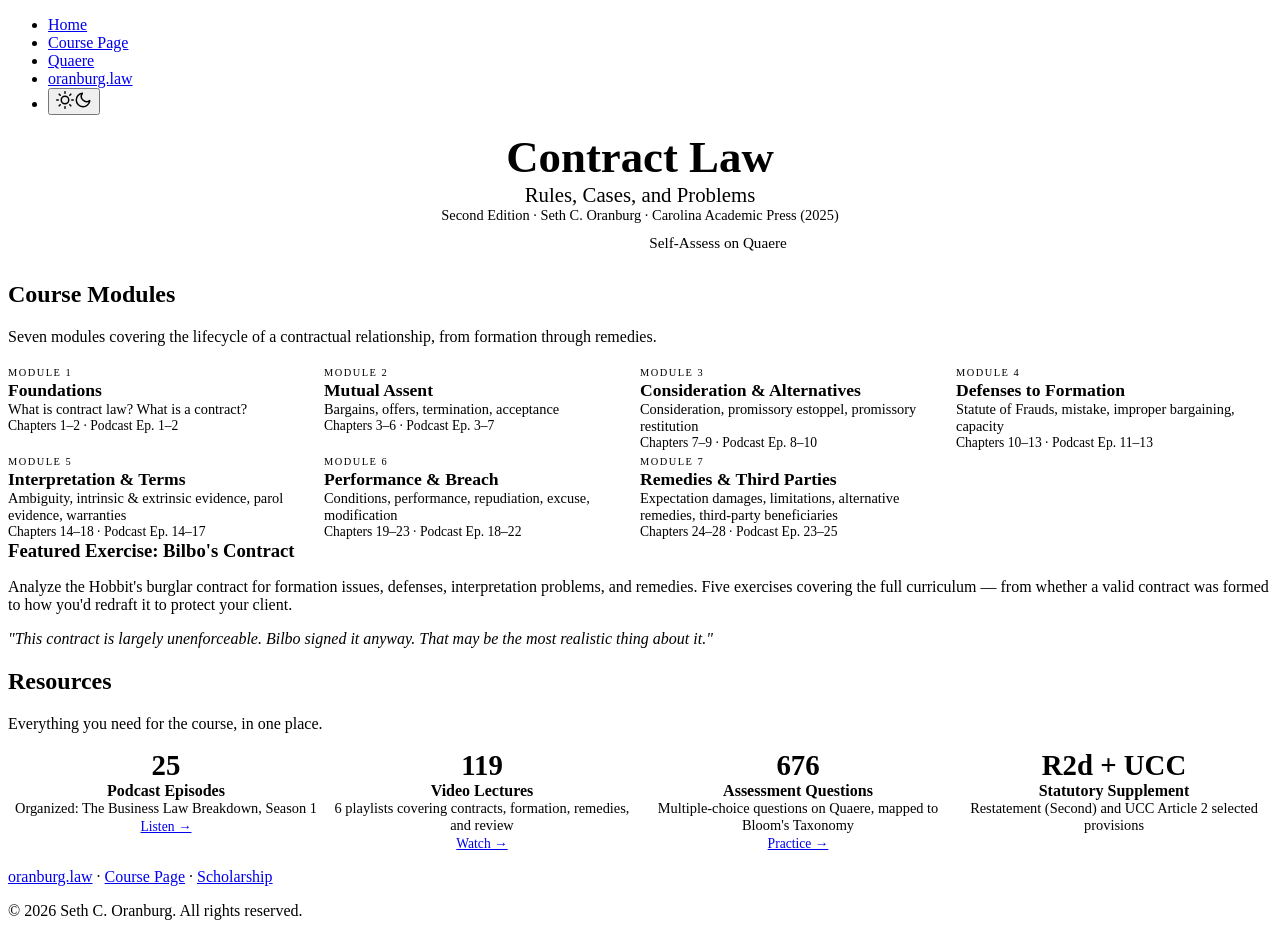
==== index.html @ 955d792e "Fix asset paths: absolute to relative for GitHub Pages project site GitHub Pages project sites serve" ====
<!DOCTYPE html>
<html lang="en" data-theme="dark">
<head>
  <meta charset="UTF-8">
  <meta name="viewport" content="width=device-width, initial-scale=1.0">
  <title>Contract Law — Course Companion</title>
  <meta name="description" content="Companion site for Contract Law: Rules, Cases, and Problems (2d ed.) by Seth C. Oranburg. Lectures, podcast, exercises, and assessment.">
  <link rel="preconnect" href="https://fonts.googleapis.com">
  <link rel="preconnect" href="https://fonts.gstatic.com" crossorigin>
  <link href="https://fonts.googleapis.com/css2?family=Crimson+Text:ital,wght@0,400;0,600;0,700;1,400;1,600;1,700&family=Oswald:wght@200..700&family=Roboto+Mono:ital,wght@0,100..700;1,100..700&family=Roboto:ital,wght@0,100..900;1,100..900&display=swap" rel="stylesheet">
  <link rel="stylesheet" href="assets/css/oranburg-style.css">
  <style>
    .hero { text-align: center; padding: var(--space-3xl) var(--space-xl); background: var(--bg-secondary); }
    .hero h1 { color: var(--text); font-size: 2.8rem; margin: 0 0 var(--space-xs); }
    .hero-sub { font-family: var(--font-accent); font-size: 1.3rem; color: var(--muted); margin: 0 0 var(--space-sm); }
    .hero-author { font-size: 0.9rem; color: var(--muted); margin: 0 0 var(--space-xl); }
    .hero-links { display: flex; gap: var(--space-md); justify-content: center; flex-wrap: wrap; }
    .hero-btn { display: inline-block; padding: 0.6rem 1.5rem; border-radius: var(--radius-md); font-family: var(--font-headline); font-size: 0.95rem; text-decoration: none; transition: transform 0.2s; }
    .hero-btn:hover { transform: translateY(-2px); }
    .hero-btn-primary { background: var(--red-deep); color: #fff; }
    .hero-btn-primary:hover { color: #fff; }
    .hero-btn-secondary { background: var(--bg-soft); color: var(--accent); border: 1px solid var(--border); }

    .content { max-width: var(--max-width); margin: 0 auto; padding: var(--space-xl); }

    .module-grid { display: grid; grid-template-columns: repeat(auto-fit, minmax(300px, 1fr)); gap: var(--space-lg); margin: var(--space-xl) 0; }
    .module-card { background: var(--bg-secondary); border: 1px solid var(--border); border-top: 3px solid var(--accent-red); border-radius: 0 0 var(--radius-md) var(--radius-md); padding: var(--space-lg); }
    .module-card h3 { color: var(--accent); margin: 0 0 var(--space-xs); font-size: 1.1rem; }
    .module-label { font-family: var(--font-headline); font-size: 0.65rem; text-transform: uppercase; letter-spacing: 1.5px; color: var(--accent-red); }
    .module-chapters { font-size: 0.85rem; color: var(--muted); margin: var(--space-sm) 0 0; }
    .module-topics { font-size: 0.9rem; margin: var(--space-sm) 0 0; }

    .resource-grid { display: grid; grid-template-columns: repeat(auto-fit, minmax(250px, 1fr)); gap: var(--space-lg); margin: var(--space-xl) 0; }
    .resource-card { background: var(--bg-secondary); border: 1px solid var(--border); border-radius: var(--radius-md); padding: var(--space-lg); text-align: center; }
    .resource-card h3 { color: var(--accent); font-size: 1rem; margin: 0 0 var(--space-sm); }
    .resource-card p { color: var(--muted); font-size: 0.9rem; margin: 0 0 var(--space-md); }
    .resource-card a { font-family: var(--font-headline); font-size: 0.85rem; }
    .resource-stat { font-size: 1.8rem; font-weight: 700; color: var(--accent); display: block; margin-bottom: var(--space-xs); }

    .exercise-callout { background: var(--bg-secondary); border-left: 4px solid var(--yellow); border-radius: 0 var(--radius-md) var(--radius-md) 0; padding: var(--space-xl); margin: var(--space-2xl) 0; }
    .exercise-callout h3 { color: var(--yellow); margin: 0 0 var(--space-sm); }
  </style>
  <script>
    (function(){try{var t=localStorage.getItem('theme');document.documentElement.setAttribute('data-theme',t==='light'||t==='dark'?t:'dark')}catch(e){document.documentElement.setAttribute('data-theme','dark')}})();
  </script>
</head>
<body>
  <nav class="site-nav">
    <ul>
      <li><a href="/" aria-current="page">Home</a></li>
      <li><a href="https://oranburg.law/courses/contracts/">Course Page</a></li>
      <li><a href="https://quaere-1cgr.onrender.com" target="_blank">Quaere</a></li>
      <li><a href="https://oranburg.law">oranburg.law</a></li>
      <li><button class="theme-toggle" onclick="toggleTheme()" aria-label="Switch to light mode"><svg class="icon-sun" width="18" height="18" viewBox="0 0 24 24" fill="none" stroke="currentColor" stroke-width="2" stroke-linecap="round" stroke-linejoin="round"><circle cx="12" cy="12" r="5"/><line x1="12" y1="1" x2="12" y2="3"/><line x1="12" y1="21" x2="12" y2="23"/><line x1="4.22" y1="4.22" x2="5.64" y2="5.64"/><line x1="18.36" y1="18.36" x2="19.78" y2="19.78"/><line x1="1" y1="12" x2="3" y2="12"/><line x1="21" y1="12" x2="23" y2="12"/><line x1="4.22" y1="19.78" x2="5.64" y2="18.36"/><line x1="18.36" y1="5.64" x2="19.78" y2="4.22"/></svg><svg class="icon-moon" width="18" height="18" viewBox="0 0 24 24" fill="none" stroke="currentColor" stroke-width="2" stroke-linecap="round" stroke-linejoin="round"><path d="M21 12.79A9 9 0 1 1 11.21 3 7 7 0 0 0 21 12.79z"/></svg></button></li>
    </ul>
  </nav>

  <header class="hero">
    <h1>Contract Law</h1>
    <p class="hero-sub">Rules, Cases, and Problems</p>
    <p class="hero-author">Second Edition &middot; Seth C. Oranburg &middot; Carolina Academic Press (2025)</p>
    <div class="hero-links">
      <a href="https://cap-press.com/books/isbn/9781531033804/Contract-Law-Second-Edition" target="_blank" class="hero-btn hero-btn-primary">Get the Casebook</a>
      <a href="https://quaere-1cgr.onrender.com" target="_blank" class="hero-btn hero-btn-secondary">Self-Assess on Quaere</a>
    </div>
  </header>

  <main class="content">

    <h2>Course Modules</h2>
    <p>Seven modules covering the lifecycle of a contractual relationship, from formation through remedies.</p>
    <div class="module-grid">
      <div class="module-card">
        <span class="module-label">Module 1</span>
        <h3>Foundations</h3>
        <div class="module-topics">What is contract law? What is a contract?</div>
        <div class="module-chapters">Chapters 1&ndash;2 &middot; Podcast Ep. 1&ndash;2</div>
      </div>
      <div class="module-card">
        <span class="module-label">Module 2</span>
        <h3>Mutual Assent</h3>
        <div class="module-topics">Bargains, offers, termination, acceptance</div>
        <div class="module-chapters">Chapters 3&ndash;6 &middot; Podcast Ep. 3&ndash;7</div>
      </div>
      <div class="module-card">
        <span class="module-label">Module 3</span>
        <h3>Consideration &amp; Alternatives</h3>
        <div class="module-topics">Consideration, promissory estoppel, promissory restitution</div>
        <div class="module-chapters">Chapters 7&ndash;9 &middot; Podcast Ep. 8&ndash;10</div>
      </div>
      <div class="module-card">
        <span class="module-label">Module 4</span>
        <h3>Defenses to Formation</h3>
        <div class="module-topics">Statute of Frauds, mistake, improper bargaining, capacity</div>
        <div class="module-chapters">Chapters 10&ndash;13 &middot; Podcast Ep. 11&ndash;13</div>
      </div>
      <div class="module-card">
        <span class="module-label">Module 5</span>
        <h3>Interpretation &amp; Terms</h3>
        <div class="module-topics">Ambiguity, intrinsic &amp; extrinsic evidence, parol evidence, warranties</div>
        <div class="module-chapters">Chapters 14&ndash;18 &middot; Podcast Ep. 14&ndash;17</div>
      </div>
      <div class="module-card">
        <span class="module-label">Module 6</span>
        <h3>Performance &amp; Breach</h3>
        <div class="module-topics">Conditions, performance, repudiation, excuse, modification</div>
        <div class="module-chapters">Chapters 19&ndash;23 &middot; Podcast Ep. 18&ndash;22</div>
      </div>
      <div class="module-card">
        <span class="module-label">Module 7</span>
        <h3>Remedies &amp; Third Parties</h3>
        <div class="module-topics">Expectation damages, limitations, alternative remedies, third-party beneficiaries</div>
        <div class="module-chapters">Chapters 24&ndash;28 &middot; Podcast Ep. 23&ndash;25</div>
      </div>
    </div>

    <div class="exercise-callout">
      <h3>Featured Exercise: Bilbo's Contract</h3>
      <p>Analyze the Hobbit's burglar contract for formation issues, defenses, interpretation problems, and remedies. Five exercises covering the full curriculum &mdash; from whether a valid contract was formed to how you'd redraft it to protect your client.</p>
      <p><em>"This contract is largely unenforceable. Bilbo signed it anyway. That may be the most realistic thing about it."</em></p>
    </div>

    <h2>Resources</h2>
    <p>Everything you need for the course, in one place.</p>
    <div class="resource-grid">
      <div class="resource-card">
        <span class="resource-stat">25</span>
        <h3>Podcast Episodes</h3>
        <p>Organized: The Business Law Breakdown, Season 1</p>
        <a href="https://bizlawbreakdown.podbean.com" target="_blank">Listen &rarr;</a>
      </div>
      <div class="resource-card">
        <span class="resource-stat">119</span>
        <h3>Video Lectures</h3>
        <p>6 playlists covering contracts, formation, remedies, and review</p>
        <a href="https://www.youtube.com/@BizLaw" target="_blank">Watch &rarr;</a>
      </div>
      <div class="resource-card">
        <span class="resource-stat">676</span>
        <h3>Assessment Questions</h3>
        <p>Multiple-choice questions on Quaere, mapped to Bloom's Taxonomy</p>
        <a href="https://quaere-1cgr.onrender.com" target="_blank">Practice &rarr;</a>
      </div>
      <div class="resource-card">
        <span class="resource-stat">R2d + UCC</span>
        <h3>Statutory Supplement</h3>
        <p>Restatement (Second) and UCC Article 2 selected provisions</p>
      </div>
    </div>

  </main>

  <footer class="site-footer">
    <p><a href="https://oranburg.law">oranburg.law</a> &middot; <a href="https://oranburg.law/courses/contracts/">Course Page</a> &middot; <a href="https://oranburg.law/scholarship/">Scholarship</a></p>
    <p>&copy; 2026 Seth C. Oranburg. All rights reserved.</p>
  </footer>

  <script src="assets/js/theme.js"></script>
</body>
</html>
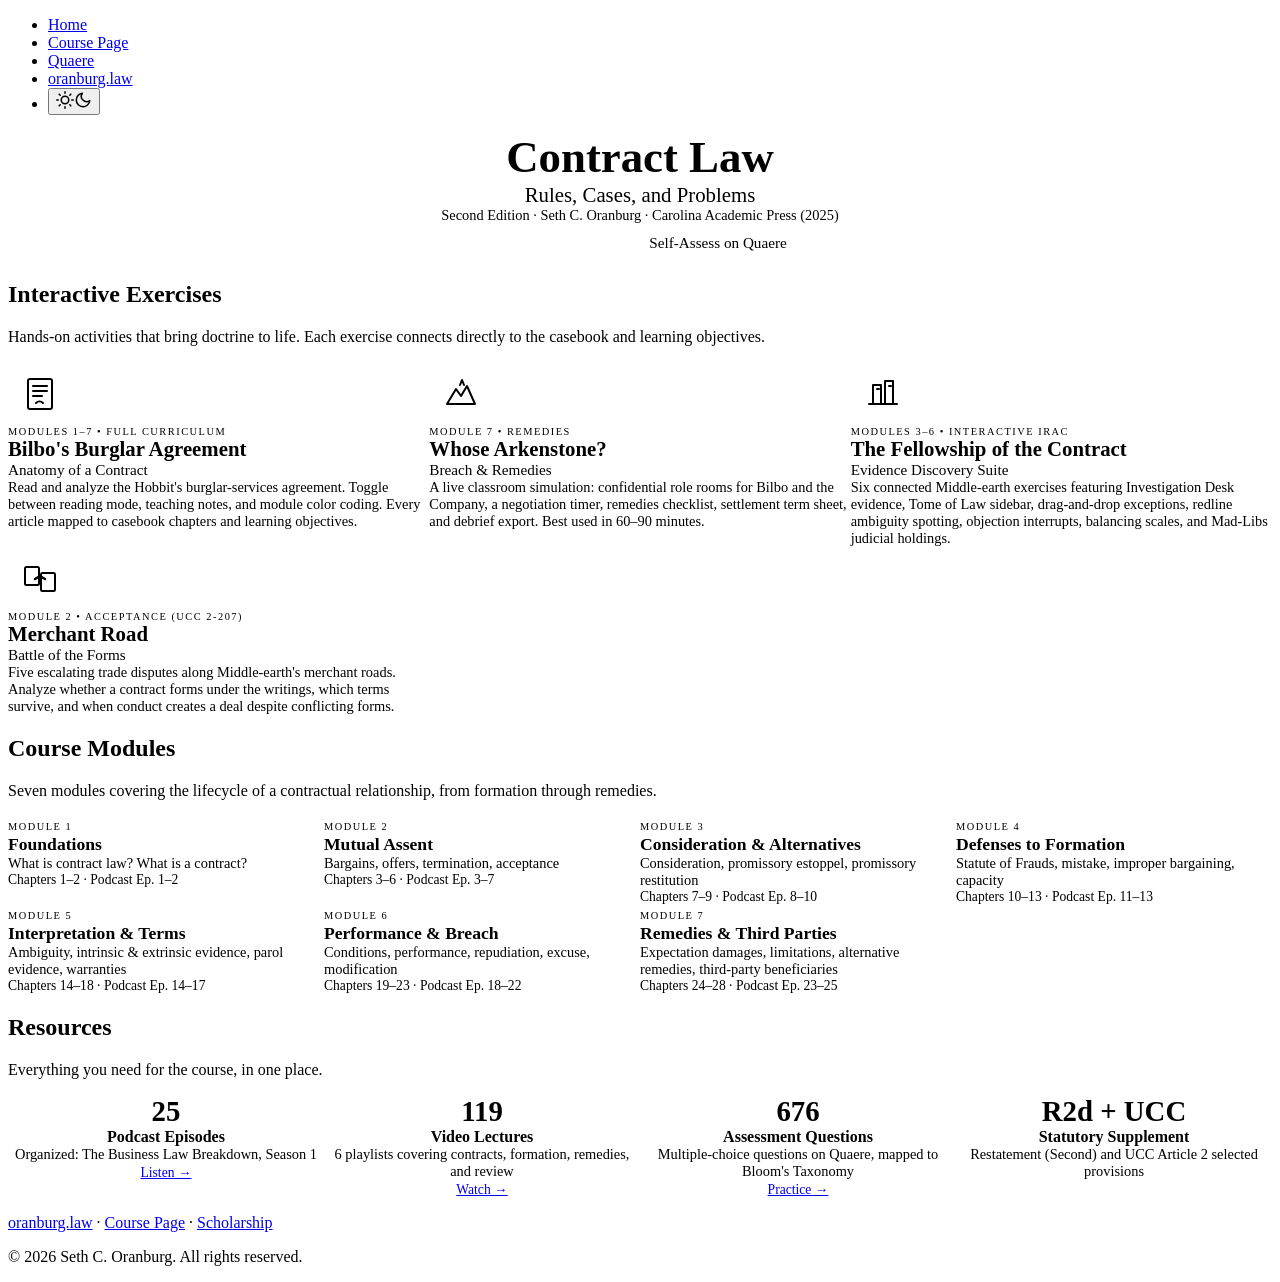
==== commit c1f40cce: "Add Fellowship interactive exercise suite Agent-Logs-Url: https://github.com/Oranburg/contracts-cour" ====
--- a/index.html
+++ b/index.html
@@ -23,6 +23,18 @@
 
     .content { max-width: var(--max-width); margin: 0 auto; padding: var(--space-xl); }
 
+    /* Exercises */
+    .exercise-grid { display: grid; grid-template-columns: repeat(auto-fit, minmax(320px, 1fr)); gap: var(--space-lg); margin: var(--space-xl) 0; }
+    .exercise-card { display: block; background: var(--bg-secondary); border: 1px solid var(--border); border-radius: var(--radius-md); padding: var(--space-xl); text-decoration: none; color: var(--text); transition: border-color 0.2s, transform 0.2s; }
+    .exercise-card:hover { border-color: var(--accent); transform: translateY(-3px); color: var(--text); }
+    .exercise-icon { display: flex; align-items: center; justify-content: center; width: 64px; height: 64px; border-radius: var(--radius-md); background: var(--bg-soft); border: 1px solid var(--border); margin-bottom: var(--space-md); }
+    .exercise-icon svg { width: 36px; height: 36px; color: var(--accent); }
+    .exercise-card h3 { font-family: var(--font-headline); font-size: 1.3rem; color: var(--accent); margin: 0 0 var(--space-xs); }
+    .exercise-card .exercise-module { font-family: var(--font-headline); font-size: 0.65rem; text-transform: uppercase; letter-spacing: 1.5px; color: var(--accent-red); margin-bottom: var(--space-sm); display: block; }
+    .exercise-card .exercise-doctrine { font-family: var(--font-accent); font-size: 0.95rem; color: var(--muted); display: block; margin-bottom: var(--space-sm); }
+    .exercise-card p { color: var(--muted); font-size: 0.9rem; margin: 0; }
+
+    /* Modules */
     .module-grid { display: grid; grid-template-columns: repeat(auto-fit, minmax(300px, 1fr)); gap: var(--space-lg); margin: var(--space-xl) 0; }
     .module-card { background: var(--bg-secondary); border: 1px solid var(--border); border-top: 3px solid var(--accent-red); border-radius: 0 0 var(--radius-md) var(--radius-md); padding: var(--space-lg); }
     .module-card h3 { color: var(--accent); margin: 0 0 var(--space-xs); font-size: 1.1rem; }
@@ -30,15 +42,13 @@
     .module-chapters { font-size: 0.85rem; color: var(--muted); margin: var(--space-sm) 0 0; }
     .module-topics { font-size: 0.9rem; margin: var(--space-sm) 0 0; }
 
+    /* Resources */
     .resource-grid { display: grid; grid-template-columns: repeat(auto-fit, minmax(250px, 1fr)); gap: var(--space-lg); margin: var(--space-xl) 0; }
     .resource-card { background: var(--bg-secondary); border: 1px solid var(--border); border-radius: var(--radius-md); padding: var(--space-lg); text-align: center; }
     .resource-card h3 { color: var(--accent); font-size: 1rem; margin: 0 0 var(--space-sm); }
     .resource-card p { color: var(--muted); font-size: 0.9rem; margin: 0 0 var(--space-md); }
     .resource-card a { font-family: var(--font-headline); font-size: 0.85rem; }
-    .resource-stat { font-size: 1.8rem; font-weight: 700; color: var(--accent); display: block; margin-bottom: var(--space-xs); }
-
-    .exercise-callout { background: var(--bg-secondary); border-left: 4px solid var(--yellow); border-radius: 0 var(--radius-md) var(--radius-md) 0; padding: var(--space-xl); margin: var(--space-2xl) 0; }
-    .exercise-callout h3 { color: var(--yellow); margin: 0 0 var(--space-sm); }
+    .resource-stat { font-size: 1.8rem; font-weight: 700; color: var(--accent); display: block; margin-bottom: var(--space-xs); font-family: var(--font-headline); }
   </style>
   <script>
     (function(){try{var t=localStorage.getItem('theme');document.documentElement.setAttribute('data-theme',t==='light'||t==='dark'?t:'dark')}catch(e){document.documentElement.setAttribute('data-theme','dark')}})();
@@ -67,6 +77,66 @@
 
   <main class="content">
 
+    <h2>Interactive Exercises</h2>
+    <p>Hands-on activities that bring doctrine to life. Each exercise connects directly to the casebook and learning objectives.</p>
+    <div class="exercise-grid">
+      <a href="exercises/bilbo-contract/" class="exercise-card">
+        <div class="exercise-icon">
+          <svg viewBox="0 0 36 36" fill="none" stroke="currentColor" stroke-width="2" stroke-linecap="round" stroke-linejoin="round">
+            <rect x="6" y="3" width="24" height="30" rx="2"/>
+            <line x1="11" y1="10" x2="25" y2="10"/>
+            <line x1="11" y1="15" x2="25" y2="15"/>
+            <line x1="11" y1="20" x2="20" y2="20"/>
+            <path d="M14 27c2-2 5-2 7 0"/>
+          </svg>
+        </div>
+        <span class="exercise-module">Modules 1&ndash;7 &bull; Full curriculum</span>
+        <h3>Bilbo's Burglar Agreement</h3>
+        <span class="exercise-doctrine">Anatomy of a Contract</span>
+        <p>Read and analyze the Hobbit's burglar-services agreement. Toggle between reading mode, teaching notes, and module color coding. Every article mapped to casebook chapters and learning objectives.</p>
+      </a>
+      <a href="exercises/lonely-mountain-dispute/" class="exercise-card">
+        <div class="exercise-icon">
+          <svg viewBox="0 0 36 36" fill="none" stroke="currentColor" stroke-width="2" stroke-linejoin="round">
+            <path d="M4 28L13 13l5 7 6-10 8 18H4Z"/>
+            <path d="M17 9l2-5 2 5" stroke-linecap="round"/>
+          </svg>
+        </div>
+        <span class="exercise-module">Module 7 &bull; Remedies</span>
+        <h3>Whose Arkenstone?</h3>
+        <span class="exercise-doctrine">Breach &amp; Remedies</span>
+        <p>A live classroom simulation: confidential role rooms for Bilbo and the Company, a negotiation timer, remedies checklist, settlement term sheet, and debrief export. Best used in 60&ndash;90 minutes.</p>
+      </a>
+      <a href="exercises/fellowship-of-the-contract/" class="exercise-card">
+        <div class="exercise-icon">
+          <svg viewBox="0 0 36 36" fill="none" stroke="currentColor" stroke-width="2" stroke-linecap="round" stroke-linejoin="round">
+            <path d="M4 28h28"/>
+            <path d="M8 28V9h8v19"/>
+            <path d="M20 28V5h8v23"/>
+            <path d="M12 13h2"/>
+            <path d="M24 10h2"/>
+          </svg>
+        </div>
+        <span class="exercise-module">Modules 3–6 &bull; Interactive IRAC</span>
+        <h3>The Fellowship of the Contract</h3>
+        <span class="exercise-doctrine">Evidence Discovery Suite</span>
+        <p>Six connected Middle-earth exercises featuring Investigation Desk evidence, Tome of Law sidebar, drag-and-drop exceptions, redline ambiguity spotting, objection interrupts, balancing scales, and Mad-Libs judicial holdings.</p>
+      </a>
+      <a href="exercises/battle-of-forms/" class="exercise-card">
+        <div class="exercise-icon">
+          <svg viewBox="0 0 36 36" fill="none" stroke="currentColor" stroke-width="2" stroke-linecap="round" stroke-linejoin="round">
+            <rect x="3" y="6" width="14" height="18" rx="1.5"/>
+            <rect x="19" y="12" width="14" height="18" rx="1.5"/>
+            <path d="M13 18l5-3 5 3" stroke-width="2.5"/>
+          </svg>
+        </div>
+        <span class="exercise-module">Module 2 &bull; Acceptance (UCC 2-207)</span>
+        <h3>Merchant Road</h3>
+        <span class="exercise-doctrine">Battle of the Forms</span>
+        <p>Five escalating trade disputes along Middle-earth's merchant roads. Analyze whether a contract forms under the writings, which terms survive, and when conduct creates a deal despite conflicting forms.</p>
+      </a>
+    </div>
+
     <h2>Course Modules</h2>
     <p>Seven modules covering the lifecycle of a contractual relationship, from formation through remedies.</p>
     <div class="module-grid">
@@ -114,12 +184,6 @@
       </div>
     </div>
 
-    <div class="exercise-callout">
-      <h3>Featured Exercise: Bilbo's Contract</h3>
-      <p>Analyze the Hobbit's burglar contract for formation issues, defenses, interpretation problems, and remedies. Five exercises covering the full curriculum &mdash; from whether a valid contract was formed to how you'd redraft it to protect your client.</p>
-      <p><em>"This contract is largely unenforceable. Bilbo signed it anyway. That may be the most realistic thing about it."</em></p>
-    </div>
-
     <h2>Resources</h2>
     <p>Everything you need for the course, in one place.</p>
     <div class="resource-grid">
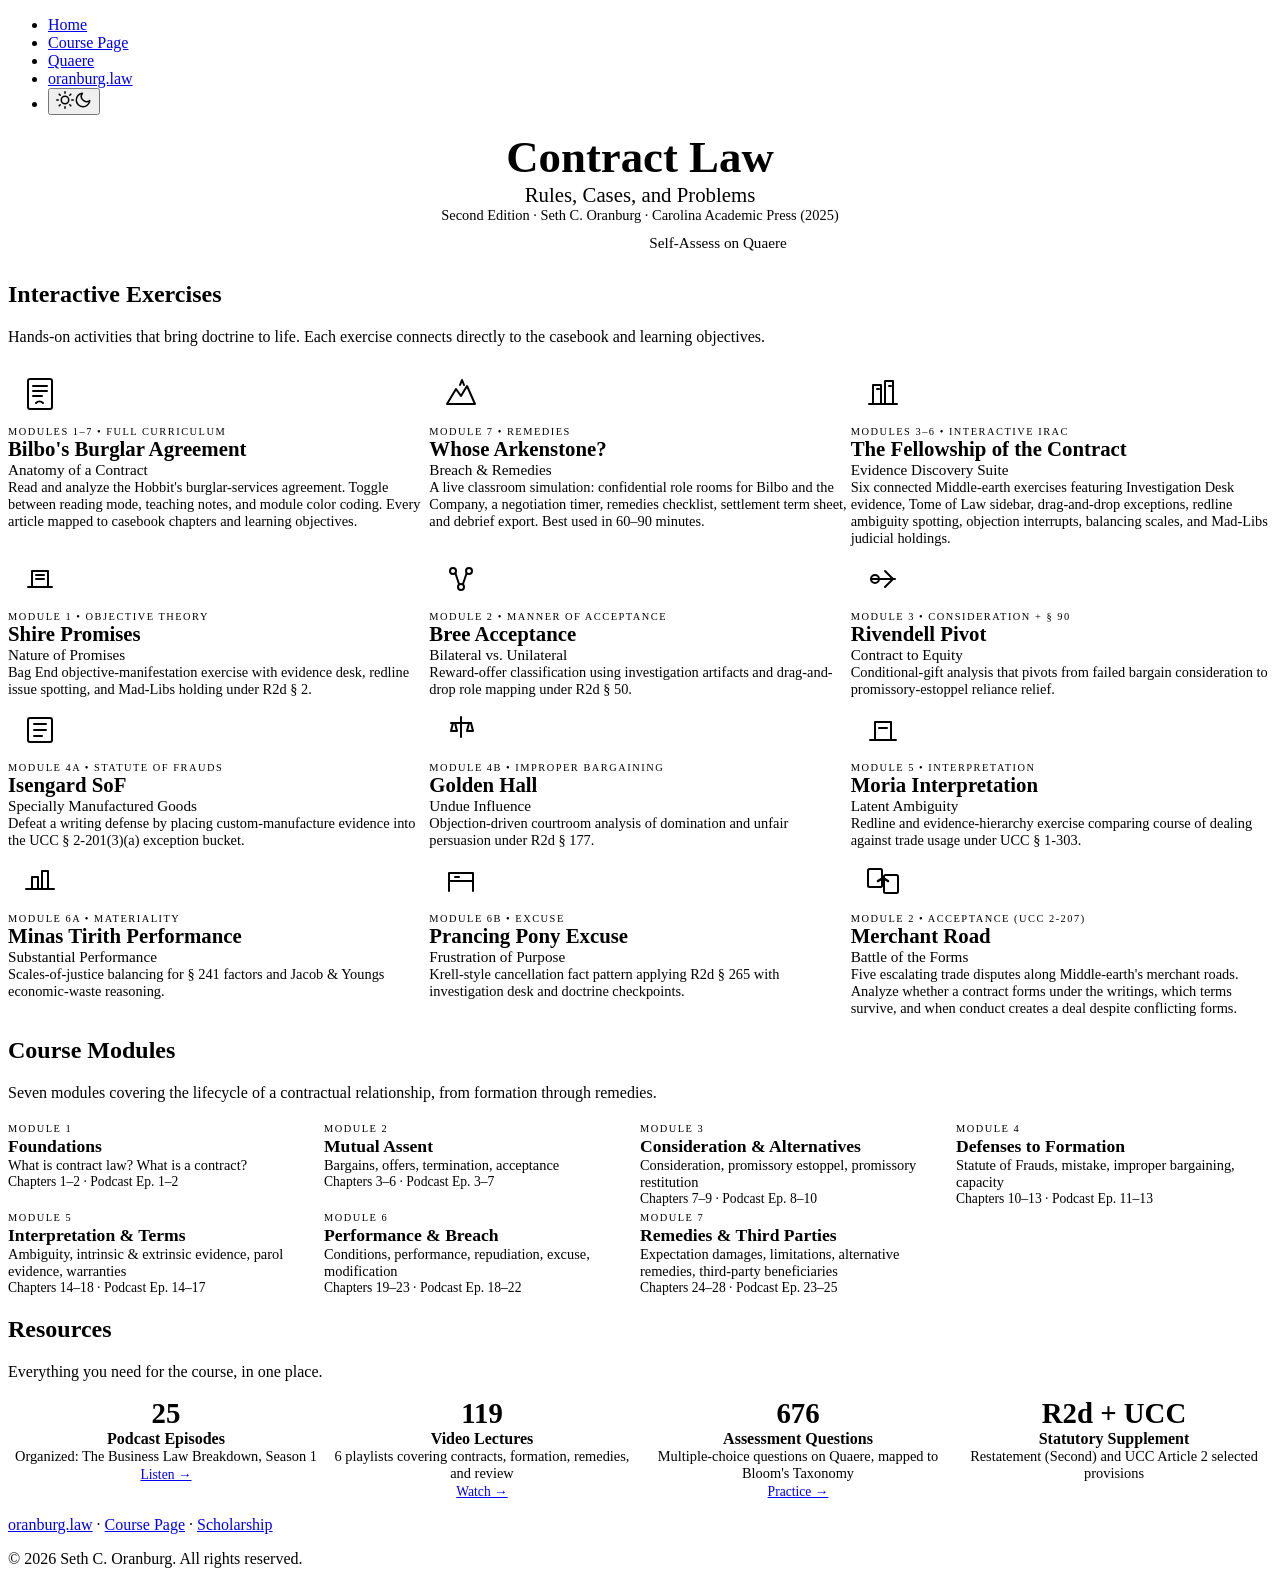
==== commit 81a9eedb: "Merge pull request #2 from Oranburg/copilot/refactor-fellowship-contract-exercises Refactor Fellowsh" ====
--- a/index.html
+++ b/index.html
@@ -122,6 +122,115 @@
         <span class="exercise-doctrine">Evidence Discovery Suite</span>
         <p>Six connected Middle-earth exercises featuring Investigation Desk evidence, Tome of Law sidebar, drag-and-drop exceptions, redline ambiguity spotting, objection interrupts, balancing scales, and Mad-Libs judicial holdings.</p>
       </a>
+      <a href="exercises/shire-promises/" class="exercise-card">
+        <div class="exercise-icon">
+          <svg viewBox="0 0 36 36" fill="none" stroke="currentColor" stroke-width="2" stroke-linecap="round" stroke-linejoin="round">
+            <path d="M6 26h24"/>
+            <path d="M10 26V10h16v16"/>
+            <path d="M14 14h8"/>
+            <path d="M14 18h8"/>
+          </svg>
+        </div>
+        <span class="exercise-module">Module 1 &bull; Objective Theory</span>
+        <h3>Shire Promises</h3>
+        <span class="exercise-doctrine">Nature of Promises</span>
+        <p>Bag End objective-manifestation exercise with evidence desk, redline issue spotting, and Mad-Libs holding under R2d § 2.</p>
+      </a>
+      <a href="exercises/bree-acceptance/" class="exercise-card">
+        <div class="exercise-icon">
+          <svg viewBox="0 0 36 36" fill="none" stroke="currentColor" stroke-width="2" stroke-linecap="round" stroke-linejoin="round">
+            <circle cx="10" cy="10" r="3"/>
+            <circle cx="26" cy="10" r="3"/>
+            <circle cx="18" cy="26" r="3"/>
+            <path d="M12.5 12.5L16 23"/>
+            <path d="M23.5 12.5L20 23"/>
+          </svg>
+        </div>
+        <span class="exercise-module">Module 2 &bull; Manner of Acceptance</span>
+        <h3>Bree Acceptance</h3>
+        <span class="exercise-doctrine">Bilateral vs. Unilateral</span>
+        <p>Reward-offer classification using investigation artifacts and drag-and-drop role mapping under R2d § 50.</p>
+      </a>
+      <a href="exercises/rivendell-consideration-pivot/" class="exercise-card">
+        <div class="exercise-icon">
+          <svg viewBox="0 0 36 36" fill="none" stroke="currentColor" stroke-width="2" stroke-linecap="round" stroke-linejoin="round">
+            <path d="M6 18h24"/>
+            <path d="M20 10l8 8-8 8"/>
+            <circle cx="10" cy="18" r="4"/>
+          </svg>
+        </div>
+        <span class="exercise-module">Module 3 &bull; Consideration + § 90</span>
+        <h3>Rivendell Pivot</h3>
+        <span class="exercise-doctrine">Contract to Equity</span>
+        <p>Conditional-gift analysis that pivots from failed bargain consideration to promissory-estoppel reliance relief.</p>
+      </a>
+      <a href="exercises/isengard-sof/" class="exercise-card">
+        <div class="exercise-icon">
+          <svg viewBox="0 0 36 36" fill="none" stroke="currentColor" stroke-width="2" stroke-linecap="round" stroke-linejoin="round">
+            <rect x="6" y="6" width="24" height="24" rx="2"/>
+            <path d="M12 12h12"/>
+            <path d="M12 18h12"/>
+            <path d="M12 24h8"/>
+          </svg>
+        </div>
+        <span class="exercise-module">Module 4a &bull; Statute of Frauds</span>
+        <h3>Isengard SoF</h3>
+        <span class="exercise-doctrine">Specially Manufactured Goods</span>
+        <p>Defeat a writing defense by placing custom-manufacture evidence into the UCC § 2-201(3)(a) exception bucket.</p>
+      </a>
+      <a href="exercises/golden-hall-undue-influence/" class="exercise-card">
+        <div class="exercise-icon">
+          <svg viewBox="0 0 36 36" fill="none" stroke="currentColor" stroke-width="2" stroke-linecap="round" stroke-linejoin="round">
+            <path d="M18 5v20"/>
+            <path d="M8 11h20"/>
+            <path d="M10 11l-2 8h6l-2-8z"/>
+            <path d="M26 11l-2 8h6l-2-8z"/>
+          </svg>
+        </div>
+        <span class="exercise-module">Module 4b &bull; Improper Bargaining</span>
+        <h3>Golden Hall</h3>
+        <span class="exercise-doctrine">Undue Influence</span>
+        <p>Objection-driven courtroom analysis of domination and unfair persuasion under R2d § 177.</p>
+      </a>
+      <a href="exercises/moria-interpretation/" class="exercise-card">
+        <div class="exercise-icon">
+          <svg viewBox="0 0 36 36" fill="none" stroke="currentColor" stroke-width="2" stroke-linecap="round" stroke-linejoin="round">
+            <path d="M5 28h26"/>
+            <path d="M10 28V10h16v18"/>
+            <path d="M14 16h8"/>
+          </svg>
+        </div>
+        <span class="exercise-module">Module 5 &bull; Interpretation</span>
+        <h3>Moria Interpretation</h3>
+        <span class="exercise-doctrine">Latent Ambiguity</span>
+        <p>Redline and evidence-hierarchy exercise comparing course of dealing against trade usage under UCC § 1-303.</p>
+      </a>
+      <a href="exercises/minas-tirith-performance/" class="exercise-card">
+        <div class="exercise-icon">
+          <svg viewBox="0 0 36 36" fill="none" stroke="currentColor" stroke-width="2" stroke-linecap="round" stroke-linejoin="round">
+            <path d="M4 26h28"/>
+            <path d="M10 26V14h6v12"/>
+            <path d="M20 26V8h6v18"/>
+          </svg>
+        </div>
+        <span class="exercise-module">Module 6a &bull; Materiality</span>
+        <h3>Minas Tirith Performance</h3>
+        <span class="exercise-doctrine">Substantial Performance</span>
+        <p>Scales-of-justice balancing for § 241 factors and Jacob &amp; Youngs economic-waste reasoning.</p>
+      </a>
+      <a href="exercises/prancing-pony-excuse/" class="exercise-card">
+        <div class="exercise-icon">
+          <svg viewBox="0 0 36 36" fill="none" stroke="currentColor" stroke-width="2" stroke-linecap="round" stroke-linejoin="round">
+            <path d="M6 28V10h24v18"/>
+            <path d="M6 18h24"/>
+            <path d="M12 14h4"/>
+          </svg>
+        </div>
+        <span class="exercise-module">Module 6b &bull; Excuse</span>
+        <h3>Prancing Pony Excuse</h3>
+        <span class="exercise-doctrine">Frustration of Purpose</span>
+        <p>Krell-style cancellation fact pattern applying R2d § 265 with investigation desk and doctrine checkpoints.</p>
+      </a>
       <a href="exercises/battle-of-forms/" class="exercise-card">
         <div class="exercise-icon">
           <svg viewBox="0 0 36 36" fill="none" stroke="currentColor" stroke-width="2" stroke-linecap="round" stroke-linejoin="round">
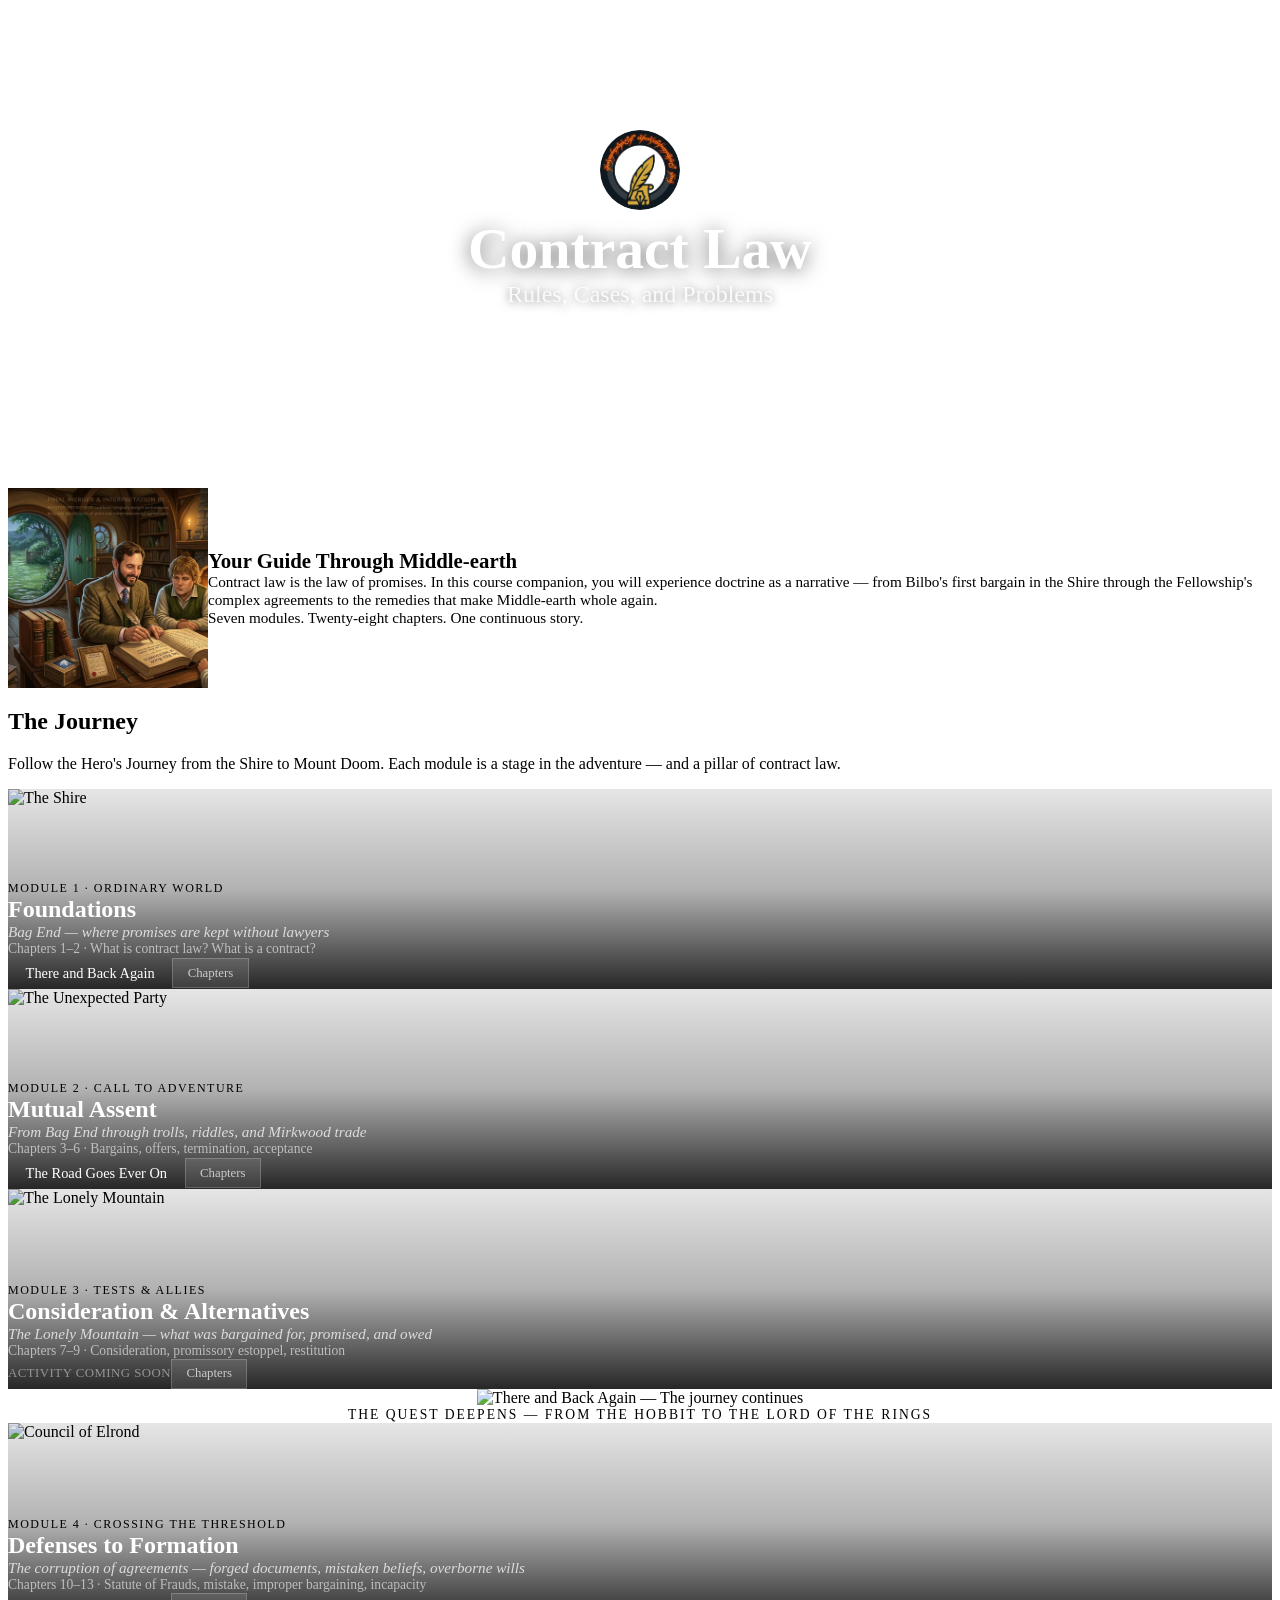
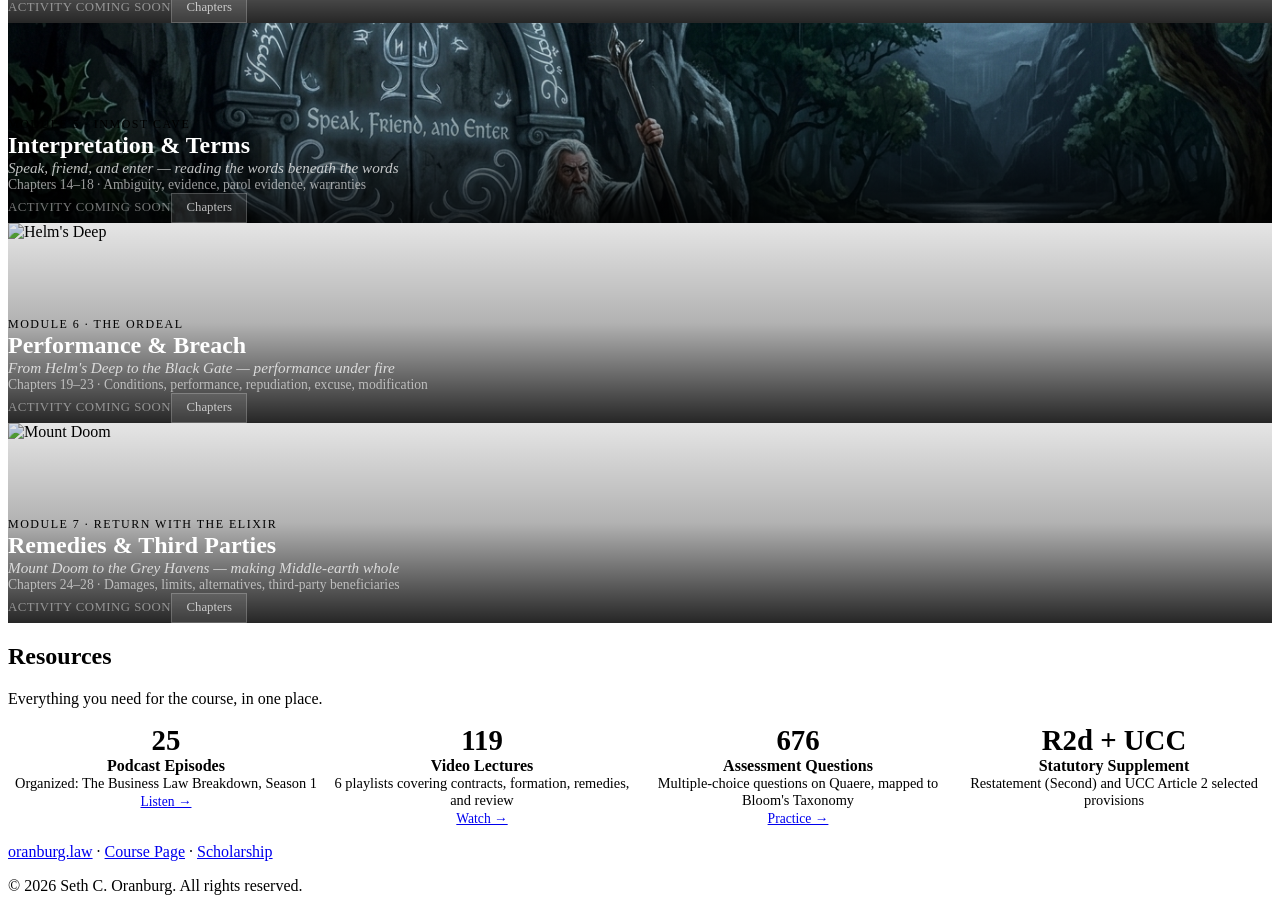
==== commit 7a5c3115: "Module 3 + favicon fix + image cropping needs attention - Build Module 3: The Dragon's Price (Consid" ====
--- a/index.html
+++ b/index.html
@@ -4,295 +4,438 @@
   <meta charset="UTF-8">
   <meta name="viewport" content="width=device-width, initial-scale=1.0">
   <title>Contract Law — Course Companion</title>
-  <meta name="description" content="Companion site for Contract Law: Rules, Cases, and Problems (2d ed.) by Seth C. Oranburg. Lectures, podcast, exercises, and assessment.">
+  <meta name="description" content="Companion site for Contract Law: Rules, Cases, and Problems (2d ed.) by Seth C. Oranburg. Interactive exercises set in Middle-earth, following the Hero's Journey.">
+  <meta name="nav-depth" content="0">
+  <link rel="icon" type="image/png" href="assets/images/K-favicon.png">
   <link rel="preconnect" href="https://fonts.googleapis.com">
   <link rel="preconnect" href="https://fonts.gstatic.com" crossorigin>
   <link href="https://fonts.googleapis.com/css2?family=Crimson+Text:ital,wght@0,400;0,600;0,700;1,400;1,600;1,700&family=Oswald:wght@200..700&family=Roboto+Mono:ital,wght@0,100..700;1,100..700&family=Roboto:ital,wght@0,100..900;1,100..900&display=swap" rel="stylesheet">
   <link rel="stylesheet" href="assets/css/oranburg-style.css">
   <style>
-    .hero { text-align: center; padding: var(--space-3xl) var(--space-xl); background: var(--bg-secondary); }
-    .hero h1 { color: var(--text); font-size: 2.8rem; margin: 0 0 var(--space-xs); }
-    .hero-sub { font-family: var(--font-accent); font-size: 1.3rem; color: var(--muted); margin: 0 0 var(--space-sm); }
-    .hero-author { font-size: 0.9rem; color: var(--muted); margin: 0 0 var(--space-xl); }
+    /* ── Hero ── */
+    .hero {
+      position: relative;
+      min-height: 480px;
+      display: flex;
+      align-items: center;
+      justify-content: center;
+      text-align: center;
+      overflow: hidden;
+    }
+    .hero-bg {
+      position: absolute;
+      inset: 0;
+      background: url('assets/images/K-hero-image-ultrawide.png') center/cover no-repeat;
+      filter: brightness(0.45);
+      z-index: 0;
+    }
+    .hero-content {
+      position: relative;
+      z-index: 1;
+      padding: var(--space-3xl) var(--space-xl);
+      max-width: 800px;
+    }
+    .hero-logo {
+      width: 80px;
+      height: 80px;
+      border-radius: 50%;
+      margin: 0 auto var(--space-lg);
+      border: 2px solid rgba(255,255,255,0.3);
+    }
+    .hero h1 {
+      color: #fff;
+      font-size: clamp(2.2rem, 5vw, 3.6rem);
+      margin: 0 0 var(--space-xs);
+      text-shadow: 0 2px 20px rgba(0,0,0,0.6);
+    }
+    .hero-sub {
+      font-family: var(--font-accent);
+      font-size: clamp(1.1rem, 2.5vw, 1.5rem);
+      color: rgba(255,255,255,0.85);
+      margin: 0 0 var(--space-sm);
+      text-shadow: 0 1px 10px rgba(0,0,0,0.5);
+    }
+    .hero-author {
+      font-size: 0.95rem;
+      color: rgba(255,255,255,0.7);
+      margin: 0 0 var(--space-xl);
+    }
     .hero-links { display: flex; gap: var(--space-md); justify-content: center; flex-wrap: wrap; }
-    .hero-btn { display: inline-block; padding: 0.6rem 1.5rem; border-radius: var(--radius-md); font-family: var(--font-headline); font-size: 0.95rem; text-decoration: none; transition: transform 0.2s; }
-    .hero-btn:hover { transform: translateY(-2px); }
+    .hero-btn {
+      display: inline-block;
+      padding: 0.7rem 1.6rem;
+      border-radius: var(--radius-md);
+      font-family: var(--font-headline);
+      font-size: 1rem;
+      text-decoration: none;
+      transition: transform 0.2s, box-shadow 0.2s;
+    }
+    .hero-btn:hover { transform: translateY(-2px); box-shadow: 0 4px 20px rgba(0,0,0,0.3); }
     .hero-btn-primary { background: var(--red-deep); color: #fff; }
     .hero-btn-primary:hover { color: #fff; }
-    .hero-btn-secondary { background: var(--bg-soft); color: var(--accent); border: 1px solid var(--border); }
-
+    .hero-btn-secondary { background: rgba(255,255,255,0.12); color: #fff; border: 1px solid rgba(255,255,255,0.3); backdrop-filter: blur(4px); }
+    .hero-btn-secondary:hover { color: #fff; background: rgba(255,255,255,0.2); }
+
+    /* ── Content ── */
     .content { max-width: var(--max-width); margin: 0 auto; padding: var(--space-xl); }
 
-    /* Exercises */
-    .exercise-grid { display: grid; grid-template-columns: repeat(auto-fit, minmax(320px, 1fr)); gap: var(--space-lg); margin: var(--space-xl) 0; }
-    .exercise-card { display: block; background: var(--bg-secondary); border: 1px solid var(--border); border-radius: var(--radius-md); padding: var(--space-xl); text-decoration: none; color: var(--text); transition: border-color 0.2s, transform 0.2s; }
-    .exercise-card:hover { border-color: var(--accent); transform: translateY(-3px); color: var(--text); }
-    .exercise-icon { display: flex; align-items: center; justify-content: center; width: 64px; height: 64px; border-radius: var(--radius-md); background: var(--bg-soft); border: 1px solid var(--border); margin-bottom: var(--space-md); }
-    .exercise-icon svg { width: 36px; height: 36px; color: var(--accent); }
-    .exercise-card h3 { font-family: var(--font-headline); font-size: 1.3rem; color: var(--accent); margin: 0 0 var(--space-xs); }
-    .exercise-card .exercise-module { font-family: var(--font-headline); font-size: 0.65rem; text-transform: uppercase; letter-spacing: 1.5px; color: var(--accent-red); margin-bottom: var(--space-sm); display: block; }
-    .exercise-card .exercise-doctrine { font-family: var(--font-accent); font-size: 0.95rem; color: var(--muted); display: block; margin-bottom: var(--space-sm); }
-    .exercise-card p { color: var(--muted); font-size: 0.9rem; margin: 0; }
-
-    /* Modules */
-    .module-grid { display: grid; grid-template-columns: repeat(auto-fit, minmax(300px, 1fr)); gap: var(--space-lg); margin: var(--space-xl) 0; }
-    .module-card { background: var(--bg-secondary); border: 1px solid var(--border); border-top: 3px solid var(--accent-red); border-radius: 0 0 var(--radius-md) var(--radius-md); padding: var(--space-lg); }
-    .module-card h3 { color: var(--accent); margin: 0 0 var(--space-xs); font-size: 1.1rem; }
-    .module-label { font-family: var(--font-headline); font-size: 0.65rem; text-transform: uppercase; letter-spacing: 1.5px; color: var(--accent-red); }
-    .module-chapters { font-size: 0.85rem; color: var(--muted); margin: var(--space-sm) 0 0; }
-    .module-topics { font-size: 0.9rem; margin: var(--space-sm) 0 0; }
-
-    /* Resources */
+    /* ── Professor Section ── */
+    .professor-section {
+      display: grid;
+      grid-template-columns: 200px 1fr;
+      gap: var(--space-xl);
+      align-items: center;
+      background: var(--bg-secondary);
+      border: 1px solid var(--border);
+      border-radius: var(--radius-md);
+      padding: var(--space-xl);
+      margin-bottom: var(--space-2xl);
+    }
+    .professor-img {
+      width: 200px;
+      height: 200px;
+      border-radius: var(--radius-md);
+      object-fit: cover;
+      border: 2px solid var(--border);
+    }
+    .professor-info h3 { margin: 0 0 var(--space-sm); font-size: 1.3rem; }
+    .professor-info p { font-size: 0.95rem; color: var(--muted); margin: 0 0 var(--space-sm); }
+    .professor-info p:last-child { margin-bottom: 0; }
+
+    /* ── Module Cards ── */
+    .module-card-visual {
+      position: relative;
+      border-radius: var(--radius-md);
+      overflow: hidden;
+      margin-bottom: var(--space-lg);
+      border: 1px solid var(--border);
+      transition: transform 0.2s, box-shadow 0.2s;
+    }
+    .module-card-visual:hover {
+      transform: translateY(-2px);
+      box-shadow: 0 8px 30px rgba(0,0,0,0.3);
+    }
+    .module-card-img {
+      width: 100%;
+      height: 200px;
+      object-fit: cover;
+      object-position: center 30%;
+      display: block;
+    }
+    .module-card-overlay {
+      position: absolute;
+      inset: 0;
+      background: linear-gradient(to top, rgba(0,0,0,0.85) 0%, rgba(0,0,0,0.3) 50%, rgba(0,0,0,0.1) 100%);
+      display: flex;
+      flex-direction: column;
+      justify-content: flex-end;
+      padding: var(--space-lg);
+    }
+    .module-card-number {
+      font-family: var(--font-headline);
+      font-size: 0.75rem;
+      text-transform: uppercase;
+      letter-spacing: 1.5px;
+      color: var(--yellow);
+    }
+    .module-card-title {
+      font-family: var(--font-headline);
+      font-size: 1.5rem;
+      color: #fff;
+      margin: var(--space-xs) 0;
+    }
+    .module-card-journey {
+      font-family: var(--font-accent);
+      font-size: 0.95rem;
+      color: rgba(255,255,255,0.75);
+      font-style: italic;
+      margin: 0 0 var(--space-sm);
+    }
+    .module-card-chapters {
+      font-size: 0.85rem;
+      color: rgba(255,255,255,0.6);
+      margin: 0 0 var(--space-md);
+    }
+    .module-card-actions {
+      display: flex;
+      gap: var(--space-sm);
+      align-items: center;
+      flex-wrap: wrap;
+    }
+    .module-card-activity {
+      font-family: var(--font-headline);
+      font-size: 0.9rem;
+      color: #fff;
+      background: var(--red-deep);
+      padding: 0.45rem 1.1rem;
+      border-radius: var(--radius-sm);
+      text-decoration: none;
+      transition: background 0.2s;
+    }
+    .module-card-activity:hover { background: var(--red-bright); color: #fff; }
+    .module-card-coming {
+      font-family: var(--font-headline);
+      font-size: 0.8rem;
+      color: rgba(255,255,255,0.45);
+      text-transform: uppercase;
+      letter-spacing: 0.5px;
+    }
+    .module-card-toggle {
+      background: rgba(255,255,255,0.1);
+      border: 1px solid rgba(255,255,255,0.2);
+      border-radius: var(--radius-sm);
+      color: rgba(255,255,255,0.7);
+      padding: 0.4rem 0.9rem;
+      font-family: var(--font-headline);
+      font-size: 0.8rem;
+      cursor: pointer;
+      transition: background 0.2s;
+    }
+    .module-card-toggle:hover { background: rgba(255,255,255,0.2); }
+
+    /* Chapter list inside module card */
+    .module-card-chapters-list {
+      list-style: none;
+      margin: 0;
+      padding: 0;
+      background: var(--bg-secondary);
+      border: 1px solid var(--border);
+      border-top: none;
+      border-radius: 0 0 var(--radius-md) var(--radius-md);
+      margin-top: -1px;
+      display: none;
+    }
+    .module-card-visual.expanded .module-card-chapters-list { display: block; }
+    .module-card-visual.expanded { border-radius: var(--radius-md) var(--radius-md) 0 0; }
+
+    /* ── Journey Divider ── */
+    .journey-divider {
+      text-align: center;
+      margin: var(--space-2xl) 0;
+      position: relative;
+    }
+    .journey-divider img {
+      max-width: 100%;
+      border-radius: var(--radius-md);
+      border: 1px solid var(--border);
+    }
+    .journey-divider-label {
+      font-family: var(--font-headline);
+      font-size: 0.85rem;
+      text-transform: uppercase;
+      letter-spacing: 2px;
+      color: var(--accent-red);
+      margin-top: var(--space-sm);
+      display: block;
+    }
+
+    /* ── Resources ── */
     .resource-grid { display: grid; grid-template-columns: repeat(auto-fit, minmax(250px, 1fr)); gap: var(--space-lg); margin: var(--space-xl) 0; }
     .resource-card { background: var(--bg-secondary); border: 1px solid var(--border); border-radius: var(--radius-md); padding: var(--space-lg); text-align: center; }
     .resource-card h3 { color: var(--accent); font-size: 1rem; margin: 0 0 var(--space-sm); }
     .resource-card p { color: var(--muted); font-size: 0.9rem; margin: 0 0 var(--space-md); }
     .resource-card a { font-family: var(--font-headline); font-size: 0.85rem; }
     .resource-stat { font-size: 1.8rem; font-weight: 700; color: var(--accent); display: block; margin-bottom: var(--space-xs); font-family: var(--font-headline); }
+
+    /* ── Responsive ── */
+    @media (max-width: 768px) {
+      .hero { min-height: 360px; }
+      .professor-section { grid-template-columns: 1fr; text-align: center; }
+      .professor-img { margin: 0 auto; width: 150px; height: 150px; }
+      .module-card-img { height: 160px; }
+    }
   </style>
   <script>
     (function(){try{var t=localStorage.getItem('theme');document.documentElement.setAttribute('data-theme',t==='light'||t==='dark'?t:'dark')}catch(e){document.documentElement.setAttribute('data-theme','dark')}})();
   </script>
 </head>
 <body>
-  <nav class="site-nav">
-    <ul>
-      <li><a href="/" aria-current="page">Home</a></li>
-      <li><a href="https://oranburg.law/courses/contracts/">Course Page</a></li>
-      <li><a href="https://quaere-1cgr.onrender.com" target="_blank">Quaere</a></li>
-      <li><a href="https://oranburg.law">oranburg.law</a></li>
-      <li><button class="theme-toggle" onclick="toggleTheme()" aria-label="Switch to light mode"><svg class="icon-sun" width="18" height="18" viewBox="0 0 24 24" fill="none" stroke="currentColor" stroke-width="2" stroke-linecap="round" stroke-linejoin="round"><circle cx="12" cy="12" r="5"/><line x1="12" y1="1" x2="12" y2="3"/><line x1="12" y1="21" x2="12" y2="23"/><line x1="4.22" y1="4.22" x2="5.64" y2="5.64"/><line x1="18.36" y1="18.36" x2="19.78" y2="19.78"/><line x1="1" y1="12" x2="3" y2="12"/><line x1="21" y1="12" x2="23" y2="12"/><line x1="4.22" y1="19.78" x2="5.64" y2="18.36"/><line x1="18.36" y1="5.64" x2="19.78" y2="4.22"/></svg><svg class="icon-moon" width="18" height="18" viewBox="0 0 24 24" fill="none" stroke="currentColor" stroke-width="2" stroke-linecap="round" stroke-linejoin="round"><path d="M21 12.79A9 9 0 1 1 11.21 3 7 7 0 0 0 21 12.79z"/></svg></button></li>
-    </ul>
-  </nav>
-
+  <nav class="site-nav"><!-- rendered by nav.js --></nav>
+
+  <!-- ═══════ HERO ═══════ -->
   <header class="hero">
-    <h1>Contract Law</h1>
-    <p class="hero-sub">Rules, Cases, and Problems</p>
-    <p class="hero-author">Second Edition &middot; Seth C. Oranburg &middot; Carolina Academic Press (2025)</p>
-    <div class="hero-links">
-      <a href="https://cap-press.com/books/isbn/9781531033804/Contract-Law-Second-Edition" target="_blank" class="hero-btn hero-btn-primary">Get the Casebook</a>
-      <a href="https://quaere-1cgr.onrender.com" target="_blank" class="hero-btn hero-btn-secondary">Self-Assess on Quaere</a>
+    <div class="hero-bg"></div>
+    <div class="hero-content">
+      <img src="assets/images/K-favicon.png" alt="Contract Law" class="hero-logo">
+      <h1>Contract Law</h1>
+      <p class="hero-sub">Rules, Cases, and Problems</p>
+      <p class="hero-author">Second Edition &middot; Seth C. Oranburg &middot; Carolina Academic Press (2025)</p>
+      <div class="hero-links">
+        <a href="https://cap-press.com/books/isbn/9781531033804/Contract-Law-Second-Edition" target="_blank" rel="noopener noreferrer" class="hero-btn hero-btn-primary">Get the Casebook</a>
+        <a href="https://quaere-1cgr.onrender.com" target="_blank" rel="noopener noreferrer" class="hero-btn hero-btn-secondary">Self-Assess on Quaere</a>
+      </div>
     </div>
   </header>
 
   <main class="content">
 
-    <h2>Interactive Exercises</h2>
-    <p>Hands-on activities that bring doctrine to life. Each exercise connects directly to the casebook and learning objectives.</p>
-    <div class="exercise-grid">
-      <a href="exercises/bilbo-contract/" class="exercise-card">
-        <div class="exercise-icon">
-          <svg viewBox="0 0 36 36" fill="none" stroke="currentColor" stroke-width="2" stroke-linecap="round" stroke-linejoin="round">
-            <rect x="6" y="3" width="24" height="30" rx="2"/>
-            <line x1="11" y1="10" x2="25" y2="10"/>
-            <line x1="11" y1="15" x2="25" y2="15"/>
-            <line x1="11" y1="20" x2="20" y2="20"/>
-            <path d="M14 27c2-2 5-2 7 0"/>
-          </svg>
-        </div>
-        <span class="exercise-module">Modules 1&ndash;7 &bull; Full curriculum</span>
-        <h3>Bilbo's Burglar Agreement</h3>
-        <span class="exercise-doctrine">Anatomy of a Contract</span>
-        <p>Read and analyze the Hobbit's burglar-services agreement. Toggle between reading mode, teaching notes, and module color coding. Every article mapped to casebook chapters and learning objectives.</p>
-      </a>
-      <a href="exercises/lonely-mountain-dispute/" class="exercise-card">
-        <div class="exercise-icon">
-          <svg viewBox="0 0 36 36" fill="none" stroke="currentColor" stroke-width="2" stroke-linejoin="round">
-            <path d="M4 28L13 13l5 7 6-10 8 18H4Z"/>
-            <path d="M17 9l2-5 2 5" stroke-linecap="round"/>
-          </svg>
-        </div>
-        <span class="exercise-module">Module 7 &bull; Remedies</span>
-        <h3>Whose Arkenstone?</h3>
-        <span class="exercise-doctrine">Breach &amp; Remedies</span>
-        <p>A live classroom simulation: confidential role rooms for Bilbo and the Company, a negotiation timer, remedies checklist, settlement term sheet, and debrief export. Best used in 60&ndash;90 minutes.</p>
-      </a>
-      <a href="exercises/fellowship-of-the-contract/" class="exercise-card">
-        <div class="exercise-icon">
-          <svg viewBox="0 0 36 36" fill="none" stroke="currentColor" stroke-width="2" stroke-linecap="round" stroke-linejoin="round">
-            <path d="M4 28h28"/>
-            <path d="M8 28V9h8v19"/>
-            <path d="M20 28V5h8v23"/>
-            <path d="M12 13h2"/>
-            <path d="M24 10h2"/>
-          </svg>
-        </div>
-        <span class="exercise-module">Modules 3–6 &bull; Interactive IRAC</span>
-        <h3>The Fellowship of the Contract</h3>
-        <span class="exercise-doctrine">Evidence Discovery Suite</span>
-        <p>Six connected Middle-earth exercises featuring Investigation Desk evidence, Tome of Law sidebar, drag-and-drop exceptions, redline ambiguity spotting, objection interrupts, balancing scales, and Mad-Libs judicial holdings.</p>
-      </a>
-      <a href="exercises/shire-promises/" class="exercise-card">
-        <div class="exercise-icon">
-          <svg viewBox="0 0 36 36" fill="none" stroke="currentColor" stroke-width="2" stroke-linecap="round" stroke-linejoin="round">
-            <path d="M6 26h24"/>
-            <path d="M10 26V10h16v16"/>
-            <path d="M14 14h8"/>
-            <path d="M14 18h8"/>
-          </svg>
-        </div>
-        <span class="exercise-module">Module 1 &bull; Objective Theory</span>
-        <h3>Shire Promises</h3>
-        <span class="exercise-doctrine">Nature of Promises</span>
-        <p>Bag End objective-manifestation exercise with evidence desk, redline issue spotting, and Mad-Libs holding under R2d § 2.</p>
-      </a>
-      <a href="exercises/bree-acceptance/" class="exercise-card">
-        <div class="exercise-icon">
-          <svg viewBox="0 0 36 36" fill="none" stroke="currentColor" stroke-width="2" stroke-linecap="round" stroke-linejoin="round">
-            <circle cx="10" cy="10" r="3"/>
-            <circle cx="26" cy="10" r="3"/>
-            <circle cx="18" cy="26" r="3"/>
-            <path d="M12.5 12.5L16 23"/>
-            <path d="M23.5 12.5L20 23"/>
-          </svg>
-        </div>
-        <span class="exercise-module">Module 2 &bull; Manner of Acceptance</span>
-        <h3>Bree Acceptance</h3>
-        <span class="exercise-doctrine">Bilateral vs. Unilateral</span>
-        <p>Reward-offer classification using investigation artifacts and drag-and-drop role mapping under R2d § 50.</p>
-      </a>
-      <a href="exercises/rivendell-consideration-pivot/" class="exercise-card">
-        <div class="exercise-icon">
-          <svg viewBox="0 0 36 36" fill="none" stroke="currentColor" stroke-width="2" stroke-linecap="round" stroke-linejoin="round">
-            <path d="M6 18h24"/>
-            <path d="M20 10l8 8-8 8"/>
-            <circle cx="10" cy="18" r="4"/>
-          </svg>
-        </div>
-        <span class="exercise-module">Module 3 &bull; Consideration + § 90</span>
-        <h3>Rivendell Pivot</h3>
-        <span class="exercise-doctrine">Contract to Equity</span>
-        <p>Conditional-gift analysis that pivots from failed bargain consideration to promissory-estoppel reliance relief.</p>
-      </a>
-      <a href="exercises/isengard-sof/" class="exercise-card">
-        <div class="exercise-icon">
-          <svg viewBox="0 0 36 36" fill="none" stroke="currentColor" stroke-width="2" stroke-linecap="round" stroke-linejoin="round">
-            <rect x="6" y="6" width="24" height="24" rx="2"/>
-            <path d="M12 12h12"/>
-            <path d="M12 18h12"/>
-            <path d="M12 24h8"/>
-          </svg>
-        </div>
-        <span class="exercise-module">Module 4a &bull; Statute of Frauds</span>
-        <h3>Isengard SoF</h3>
-        <span class="exercise-doctrine">Specially Manufactured Goods</span>
-        <p>Defeat a writing defense by placing custom-manufacture evidence into the UCC § 2-201(3)(a) exception bucket.</p>
-      </a>
-      <a href="exercises/golden-hall-undue-influence/" class="exercise-card">
-        <div class="exercise-icon">
-          <svg viewBox="0 0 36 36" fill="none" stroke="currentColor" stroke-width="2" stroke-linecap="round" stroke-linejoin="round">
-            <path d="M18 5v20"/>
-            <path d="M8 11h20"/>
-            <path d="M10 11l-2 8h6l-2-8z"/>
-            <path d="M26 11l-2 8h6l-2-8z"/>
-          </svg>
-        </div>
-        <span class="exercise-module">Module 4b &bull; Improper Bargaining</span>
-        <h3>Golden Hall</h3>
-        <span class="exercise-doctrine">Undue Influence</span>
-        <p>Objection-driven courtroom analysis of domination and unfair persuasion under R2d § 177.</p>
-      </a>
-      <a href="exercises/moria-interpretation/" class="exercise-card">
-        <div class="exercise-icon">
-          <svg viewBox="0 0 36 36" fill="none" stroke="currentColor" stroke-width="2" stroke-linecap="round" stroke-linejoin="round">
-            <path d="M5 28h26"/>
-            <path d="M10 28V10h16v18"/>
-            <path d="M14 16h8"/>
-          </svg>
-        </div>
-        <span class="exercise-module">Module 5 &bull; Interpretation</span>
-        <h3>Moria Interpretation</h3>
-        <span class="exercise-doctrine">Latent Ambiguity</span>
-        <p>Redline and evidence-hierarchy exercise comparing course of dealing against trade usage under UCC § 1-303.</p>
-      </a>
-      <a href="exercises/minas-tirith-performance/" class="exercise-card">
-        <div class="exercise-icon">
-          <svg viewBox="0 0 36 36" fill="none" stroke="currentColor" stroke-width="2" stroke-linecap="round" stroke-linejoin="round">
-            <path d="M4 26h28"/>
-            <path d="M10 26V14h6v12"/>
-            <path d="M20 26V8h6v18"/>
-          </svg>
-        </div>
-        <span class="exercise-module">Module 6a &bull; Materiality</span>
-        <h3>Minas Tirith Performance</h3>
-        <span class="exercise-doctrine">Substantial Performance</span>
-        <p>Scales-of-justice balancing for § 241 factors and Jacob &amp; Youngs economic-waste reasoning.</p>
-      </a>
-      <a href="exercises/prancing-pony-excuse/" class="exercise-card">
-        <div class="exercise-icon">
-          <svg viewBox="0 0 36 36" fill="none" stroke="currentColor" stroke-width="2" stroke-linecap="round" stroke-linejoin="round">
-            <path d="M6 28V10h24v18"/>
-            <path d="M6 18h24"/>
-            <path d="M12 14h4"/>
-          </svg>
-        </div>
-        <span class="exercise-module">Module 6b &bull; Excuse</span>
-        <h3>Prancing Pony Excuse</h3>
-        <span class="exercise-doctrine">Frustration of Purpose</span>
-        <p>Krell-style cancellation fact pattern applying R2d § 265 with investigation desk and doctrine checkpoints.</p>
-      </a>
-      <a href="exercises/battle-of-forms/" class="exercise-card">
-        <div class="exercise-icon">
-          <svg viewBox="0 0 36 36" fill="none" stroke="currentColor" stroke-width="2" stroke-linecap="round" stroke-linejoin="round">
-            <rect x="3" y="6" width="14" height="18" rx="1.5"/>
-            <rect x="19" y="12" width="14" height="18" rx="1.5"/>
-            <path d="M13 18l5-3 5 3" stroke-width="2.5"/>
-          </svg>
-        </div>
-        <span class="exercise-module">Module 2 &bull; Acceptance (UCC 2-207)</span>
-        <h3>Merchant Road</h3>
-        <span class="exercise-doctrine">Battle of the Forms</span>
-        <p>Five escalating trade disputes along Middle-earth's merchant roads. Analyze whether a contract forms under the writings, which terms survive, and when conduct creates a deal despite conflicting forms.</p>
-      </a>
-    </div>
-
-    <h2>Course Modules</h2>
-    <p>Seven modules covering the lifecycle of a contractual relationship, from formation through remedies.</p>
-    <div class="module-grid">
-      <div class="module-card">
-        <span class="module-label">Module 1</span>
-        <h3>Foundations</h3>
-        <div class="module-topics">What is contract law? What is a contract?</div>
-        <div class="module-chapters">Chapters 1&ndash;2 &middot; Podcast Ep. 1&ndash;2</div>
-      </div>
-      <div class="module-card">
-        <span class="module-label">Module 2</span>
-        <h3>Mutual Assent</h3>
-        <div class="module-topics">Bargains, offers, termination, acceptance</div>
-        <div class="module-chapters">Chapters 3&ndash;6 &middot; Podcast Ep. 3&ndash;7</div>
-      </div>
-      <div class="module-card">
-        <span class="module-label">Module 3</span>
-        <h3>Consideration &amp; Alternatives</h3>
-        <div class="module-topics">Consideration, promissory estoppel, promissory restitution</div>
-        <div class="module-chapters">Chapters 7&ndash;9 &middot; Podcast Ep. 8&ndash;10</div>
-      </div>
-      <div class="module-card">
-        <span class="module-label">Module 4</span>
-        <h3>Defenses to Formation</h3>
-        <div class="module-topics">Statute of Frauds, mistake, improper bargaining, capacity</div>
-        <div class="module-chapters">Chapters 10&ndash;13 &middot; Podcast Ep. 11&ndash;13</div>
-      </div>
-      <div class="module-card">
-        <span class="module-label">Module 5</span>
-        <h3>Interpretation &amp; Terms</h3>
-        <div class="module-topics">Ambiguity, intrinsic &amp; extrinsic evidence, parol evidence, warranties</div>
-        <div class="module-chapters">Chapters 14&ndash;18 &middot; Podcast Ep. 14&ndash;17</div>
-      </div>
-      <div class="module-card">
-        <span class="module-label">Module 6</span>
-        <h3>Performance &amp; Breach</h3>
-        <div class="module-topics">Conditions, performance, repudiation, excuse, modification</div>
-        <div class="module-chapters">Chapters 19&ndash;23 &middot; Podcast Ep. 18&ndash;22</div>
-      </div>
-      <div class="module-card">
-        <span class="module-label">Module 7</span>
-        <h3>Remedies &amp; Third Parties</h3>
-        <div class="module-topics">Expectation damages, limitations, alternative remedies, third-party beneficiaries</div>
-        <div class="module-chapters">Chapters 24&ndash;28 &middot; Podcast Ep. 23&ndash;25</div>
-      </div>
-    </div>
-
+    <!-- ═══════ Professor ═══════ -->
+    <section class="professor-section">
+      <img src="assets/images/K-SCO-writing-with-frodo-and-sam.png" alt="Professor Oranburg" class="professor-img">
+      <div class="professor-info">
+        <h3>Your Guide Through Middle-earth</h3>
+        <p>Contract law is the law of promises. In this course companion, you will experience doctrine as a narrative — from Bilbo's first bargain in the Shire through the Fellowship's complex agreements to the remedies that make Middle-earth whole again.</p>
+        <p>Seven modules. Twenty-eight chapters. One continuous story.</p>
+      </div>
+    </section>
+
+    <h2>The Journey</h2>
+    <p>Follow the Hero's Journey from the Shire to Mount Doom. Each module is a stage in the adventure — and a pillar of contract law.</p>
+
+    <!-- ═══════ Module 1: Foundations ═══════ -->
+    <div class="module-card-visual" id="mod1">
+      <img src="assets/images/k-shire-morning.png" alt="The Shire" class="module-card-img">
+      <div class="module-card-overlay">
+        <span class="module-card-number">Module 1 &middot; Ordinary World</span>
+        <h3 class="module-card-title">Foundations</h3>
+        <p class="module-card-journey">Bag End &mdash; where promises are kept without lawyers</p>
+        <p class="module-card-chapters">Chapters 1&ndash;2 &middot; What is contract law? What is a contract?</p>
+        <div class="module-card-actions">
+          <a href="exercises/mod-1-there-and-back-again/" class="module-card-activity">There and Back Again</a>
+          <button class="module-card-toggle" onclick="toggleModuleCard('mod1')">Chapters</button>
+        </div>
+      </div>
+      <ul class="module-card-chapters-list">
+        <li class="chapter-row" data-chapter="1"><span class="chapter-dot"></span><span class="chapter-num">1</span><div class="chapter-info"><span class="chapter-title">What Is Contract Law?</span></div><span class="chapter-coming-soon">Coming soon</span></li>
+        <li class="chapter-row" data-chapter="2"><span class="chapter-dot"></span><span class="chapter-num">2</span><div class="chapter-info"><span class="chapter-title">What Is a Contract?</span></div><span class="chapter-coming-soon">Coming soon</span></li>
+      </ul>
+    </div>
+
+    <!-- ═══════ Module 2: Mutual Assent ═══════ -->
+    <div class="module-card-visual" id="mod2">
+      <img src="assets/images/K-unexpected-party.png" alt="The Unexpected Party" class="module-card-img">
+      <div class="module-card-overlay">
+        <span class="module-card-number">Module 2 &middot; Call to Adventure</span>
+        <h3 class="module-card-title">Mutual Assent</h3>
+        <p class="module-card-journey">From Bag End through trolls, riddles, and Mirkwood trade</p>
+        <p class="module-card-chapters">Chapters 3&ndash;6 &middot; Bargains, offers, termination, acceptance</p>
+        <div class="module-card-actions">
+          <a href="exercises/mod-2-road-goes-ever-on/" class="module-card-activity">The Road Goes Ever On</a>
+          <button class="module-card-toggle" onclick="toggleModuleCard('mod2')">Chapters</button>
+        </div>
+      </div>
+      <ul class="module-card-chapters-list">
+        <li class="chapter-row" data-chapter="3"><span class="chapter-dot"></span><span class="chapter-num">3</span><div class="chapter-info"><span class="chapter-title">Bargains</span></div><span class="chapter-coming-soon">Coming soon</span></li>
+        <li class="chapter-row" data-chapter="4"><span class="chapter-dot"></span><span class="chapter-num">4</span><div class="chapter-info"><span class="chapter-title">Offers</span></div><span class="chapter-coming-soon">Coming soon</span></li>
+        <li class="chapter-row" data-chapter="5"><span class="chapter-dot"></span><span class="chapter-num">5</span><div class="chapter-info"><span class="chapter-title">Termination of the Offer</span></div><span class="chapter-coming-soon">Coming soon</span></li>
+        <li class="chapter-row" data-chapter="6"><span class="chapter-dot"></span><span class="chapter-num">6</span><div class="chapter-info"><span class="chapter-title">Acceptance</span></div><span class="chapter-coming-soon">Coming soon</span></li>
+      </ul>
+    </div>
+
+    <!-- ═══════ Module 3: Consideration ═══════ -->
+    <div class="module-card-visual" id="mod3">
+      <img src="assets/images/K-lonely-mountain-hoard.png" alt="The Lonely Mountain" class="module-card-img">
+      <div class="module-card-overlay">
+        <span class="module-card-number">Module 3 &middot; Tests &amp; Allies</span>
+        <h3 class="module-card-title">Consideration &amp; Alternatives</h3>
+        <p class="module-card-journey">The Lonely Mountain &mdash; what was bargained for, promised, and owed</p>
+        <p class="module-card-chapters">Chapters 7&ndash;9 &middot; Consideration, promissory estoppel, restitution</p>
+        <div class="module-card-actions">
+          <span class="module-card-coming">Activity coming soon</span>
+          <button class="module-card-toggle" onclick="toggleModuleCard('mod3')">Chapters</button>
+        </div>
+      </div>
+      <ul class="module-card-chapters-list">
+        <li class="chapter-row" data-chapter="7"><span class="chapter-dot"></span><span class="chapter-num">7</span><div class="chapter-info"><span class="chapter-title">Consideration</span></div><span class="chapter-coming-soon">Coming soon</span></li>
+        <li class="chapter-row" data-chapter="8"><span class="chapter-dot"></span><span class="chapter-num">8</span><div class="chapter-info"><span class="chapter-title">Promissory Estoppel</span></div><span class="chapter-coming-soon">Coming soon</span></li>
+        <li class="chapter-row" data-chapter="9"><span class="chapter-dot"></span><span class="chapter-num">9</span><div class="chapter-info"><span class="chapter-title">Promissory Restitution</span></div><span class="chapter-coming-soon">Coming soon</span></li>
+      </ul>
+    </div>
+
+    <!-- ═══════ Journey Divider: Hobbit → LOTR ═══════ -->
+    <div class="journey-divider">
+      <img src="assets/images/K-there-and-back-again.png" alt="There and Back Again — The journey continues">
+      <span class="journey-divider-label">The quest deepens &mdash; from the Hobbit to the Lord of the Rings</span>
+    </div>
+
+    <!-- ═══════ Module 4: Defenses ═══════ -->
+    <div class="module-card-visual" id="mod4">
+      <img src="assets/images/K-council-of-elrond.png" alt="Council of Elrond" class="module-card-img">
+      <div class="module-card-overlay">
+        <span class="module-card-number">Module 4 &middot; Crossing the Threshold</span>
+        <h3 class="module-card-title">Defenses to Formation</h3>
+        <p class="module-card-journey">The corruption of agreements &mdash; forged documents, mistaken beliefs, overborne wills</p>
+        <p class="module-card-chapters">Chapters 10&ndash;13 &middot; Statute of Frauds, mistake, improper bargaining, incapacity</p>
+        <div class="module-card-actions">
+          <span class="module-card-coming">Activity coming soon</span>
+          <button class="module-card-toggle" onclick="toggleModuleCard('mod4')">Chapters</button>
+        </div>
+      </div>
+      <ul class="module-card-chapters-list">
+        <li class="chapter-row" data-chapter="10"><span class="chapter-dot"></span><span class="chapter-num">10</span><div class="chapter-info"><span class="chapter-title">The Statute of Frauds</span></div><span class="chapter-coming-soon">Coming soon</span></li>
+        <li class="chapter-row" data-chapter="11"><span class="chapter-dot"></span><span class="chapter-num">11</span><div class="chapter-info"><span class="chapter-title">Mistake</span></div><span class="chapter-coming-soon">Coming soon</span></li>
+        <li class="chapter-row" data-chapter="12"><span class="chapter-dot"></span><span class="chapter-num">12</span><div class="chapter-info"><span class="chapter-title">Improper Bargaining</span></div><span class="chapter-coming-soon">Coming soon</span></li>
+        <li class="chapter-row" data-chapter="13"><span class="chapter-dot"></span><span class="chapter-num">13</span><div class="chapter-info"><span class="chapter-title">Incapacity</span></div><span class="chapter-coming-soon">Coming soon</span></li>
+      </ul>
+    </div>
+
+    <!-- ═══════ Module 5: Interpretation ═══════ -->
+    <div class="module-card-visual" id="mod5">
+      <img src="assets/images/K-doors-of-moria.png" alt="Doors of Moria" class="module-card-img">
+      <div class="module-card-overlay">
+        <span class="module-card-number">Module 5 &middot; Inmost Cave</span>
+        <h3 class="module-card-title">Interpretation &amp; Terms</h3>
+        <p class="module-card-journey">Speak, friend, and enter &mdash; reading the words beneath the words</p>
+        <p class="module-card-chapters">Chapters 14&ndash;18 &middot; Ambiguity, evidence, parol evidence, warranties</p>
+        <div class="module-card-actions">
+          <span class="module-card-coming">Activity coming soon</span>
+          <button class="module-card-toggle" onclick="toggleModuleCard('mod5')">Chapters</button>
+        </div>
+      </div>
+      <ul class="module-card-chapters-list">
+        <li class="chapter-row" data-chapter="14"><span class="chapter-dot"></span><span class="chapter-num">14</span><div class="chapter-info"><span class="chapter-title">Ambiguity</span></div><span class="chapter-coming-soon">Coming soon</span></li>
+        <li class="chapter-row" data-chapter="15"><span class="chapter-dot"></span><span class="chapter-num">15</span><div class="chapter-info"><span class="chapter-title">Intrinsic Evidence</span></div><span class="chapter-coming-soon">Coming soon</span></li>
+        <li class="chapter-row" data-chapter="16"><span class="chapter-dot"></span><span class="chapter-num">16</span><div class="chapter-info"><span class="chapter-title">Extrinsic Evidence</span></div><span class="chapter-coming-soon">Coming soon</span></li>
+        <li class="chapter-row" data-chapter="17"><span class="chapter-dot"></span><span class="chapter-num">17</span><div class="chapter-info"><span class="chapter-title">The Parol Evidence Rule</span></div><span class="chapter-coming-soon">Coming soon</span></li>
+        <li class="chapter-row" data-chapter="18"><span class="chapter-dot"></span><span class="chapter-num">18</span><div class="chapter-info"><span class="chapter-title">Warranties</span></div><span class="chapter-coming-soon">Coming soon</span></li>
+      </ul>
+    </div>
+
+    <!-- ═══════ Module 6: Performance ═══════ -->
+    <div class="module-card-visual" id="mod6">
+      <img src="assets/images/K-helms-deep-dawn.png" alt="Helm's Deep" class="module-card-img">
+      <div class="module-card-overlay">
+        <span class="module-card-number">Module 6 &middot; The Ordeal</span>
+        <h3 class="module-card-title">Performance &amp; Breach</h3>
+        <p class="module-card-journey">From Helm's Deep to the Black Gate &mdash; performance under fire</p>
+        <p class="module-card-chapters">Chapters 19&ndash;23 &middot; Conditions, performance, repudiation, excuse, modification</p>
+        <div class="module-card-actions">
+          <span class="module-card-coming">Activity coming soon</span>
+          <button class="module-card-toggle" onclick="toggleModuleCard('mod6')">Chapters</button>
+        </div>
+      </div>
+      <ul class="module-card-chapters-list">
+        <li class="chapter-row" data-chapter="19"><span class="chapter-dot"></span><span class="chapter-num">19</span><div class="chapter-info"><span class="chapter-title">Conditions</span></div><span class="chapter-coming-soon">Coming soon</span></li>
+        <li class="chapter-row" data-chapter="20"><span class="chapter-dot"></span><span class="chapter-num">20</span><div class="chapter-info"><span class="chapter-title">Substantial Performance and Material Breach</span></div><span class="chapter-coming-soon">Coming soon</span></li>
+        <li class="chapter-row" data-chapter="21"><span class="chapter-dot"></span><span class="chapter-num">21</span><div class="chapter-info"><span class="chapter-title">Repudiation</span></div><span class="chapter-coming-soon">Coming soon</span></li>
+        <li class="chapter-row" data-chapter="22"><span class="chapter-dot"></span><span class="chapter-num">22</span><div class="chapter-info"><span class="chapter-title">Excuse</span></div><span class="chapter-coming-soon">Coming soon</span></li>
+        <li class="chapter-row" data-chapter="23"><span class="chapter-dot"></span><span class="chapter-num">23</span><div class="chapter-info"><span class="chapter-title">Modification and Discharge</span></div><span class="chapter-coming-soon">Coming soon</span></li>
+      </ul>
+    </div>
+
+    <!-- ═══════ Module 7: Remedies ═══════ -->
+    <div class="module-card-visual" id="mod7">
+      <img src="assets/images/K-mount-doom.png" alt="Mount Doom" class="module-card-img">
+      <div class="module-card-overlay">
+        <span class="module-card-number">Module 7 &middot; Return with the Elixir</span>
+        <h3 class="module-card-title">Remedies &amp; Third Parties</h3>
+        <p class="module-card-journey">Mount Doom to the Grey Havens &mdash; making Middle-earth whole</p>
+        <p class="module-card-chapters">Chapters 24&ndash;28 &middot; Damages, limits, alternatives, third-party beneficiaries</p>
+        <div class="module-card-actions">
+          <span class="module-card-coming">Activity coming soon</span>
+          <button class="module-card-toggle" onclick="toggleModuleCard('mod7')">Chapters</button>
+        </div>
+      </div>
+      <ul class="module-card-chapters-list">
+        <li class="chapter-row" data-chapter="24"><span class="chapter-dot"></span><span class="chapter-num">24</span><div class="chapter-info"><span class="chapter-title">Money Damages for Nonperformance</span></div><span class="chapter-coming-soon">Coming soon</span></li>
+        <li class="chapter-row" data-chapter="25"><span class="chapter-dot"></span><span class="chapter-num">25</span><div class="chapter-info"><span class="chapter-title">Money Damages for Defective Performance</span></div><span class="chapter-coming-soon">Coming soon</span></li>
+        <li class="chapter-row" data-chapter="26"><span class="chapter-dot"></span><span class="chapter-num">26</span><div class="chapter-info"><span class="chapter-title">Limitations on Money Damages</span></div><span class="chapter-coming-soon">Coming soon</span></li>
+        <li class="chapter-row" data-chapter="27"><span class="chapter-dot"></span><span class="chapter-num">27</span><div class="chapter-info"><span class="chapter-title">Alternative Remedies</span></div><span class="chapter-coming-soon">Coming soon</span></li>
+        <li class="chapter-row" data-chapter="28"><span class="chapter-dot"></span><span class="chapter-num">28</span><div class="chapter-info"><span class="chapter-title">Third-Party Beneficiaries</span></div><span class="chapter-coming-soon">Coming soon</span></li>
+      </ul>
+    </div>
+
+    <!-- ═══════ Resources ═══════ -->
     <h2>Resources</h2>
     <p>Everything you need for the course, in one place.</p>
     <div class="resource-grid">
@@ -300,19 +443,19 @@
         <span class="resource-stat">25</span>
         <h3>Podcast Episodes</h3>
         <p>Organized: The Business Law Breakdown, Season 1</p>
-        <a href="https://bizlawbreakdown.podbean.com" target="_blank">Listen &rarr;</a>
+        <a href="https://bizlawbreakdown.podbean.com" target="_blank" rel="noopener noreferrer">Listen &rarr;</a>
       </div>
       <div class="resource-card">
         <span class="resource-stat">119</span>
         <h3>Video Lectures</h3>
         <p>6 playlists covering contracts, formation, remedies, and review</p>
-        <a href="https://www.youtube.com/@BizLaw" target="_blank">Watch &rarr;</a>
+        <a href="https://www.youtube.com/@BizLaw" target="_blank" rel="noopener noreferrer">Watch &rarr;</a>
       </div>
       <div class="resource-card">
         <span class="resource-stat">676</span>
         <h3>Assessment Questions</h3>
         <p>Multiple-choice questions on Quaere, mapped to Bloom's Taxonomy</p>
-        <a href="https://quaere-1cgr.onrender.com" target="_blank">Practice &rarr;</a>
+        <a href="https://quaere-1cgr.onrender.com" target="_blank" rel="noopener noreferrer">Practice &rarr;</a>
       </div>
       <div class="resource-card">
         <span class="resource-stat">R2d + UCC</span>
@@ -329,5 +472,13 @@
   </footer>
 
   <script src="assets/js/theme.js"></script>
+  <script src="assets/js/nav.js"></script>
+  <script src="assets/js/progress.js"></script>
+  <script>
+    function toggleModuleCard(id) {
+      var card = document.getElementById(id);
+      card.classList.toggle('expanded');
+    }
+  </script>
 </body>
 </html>
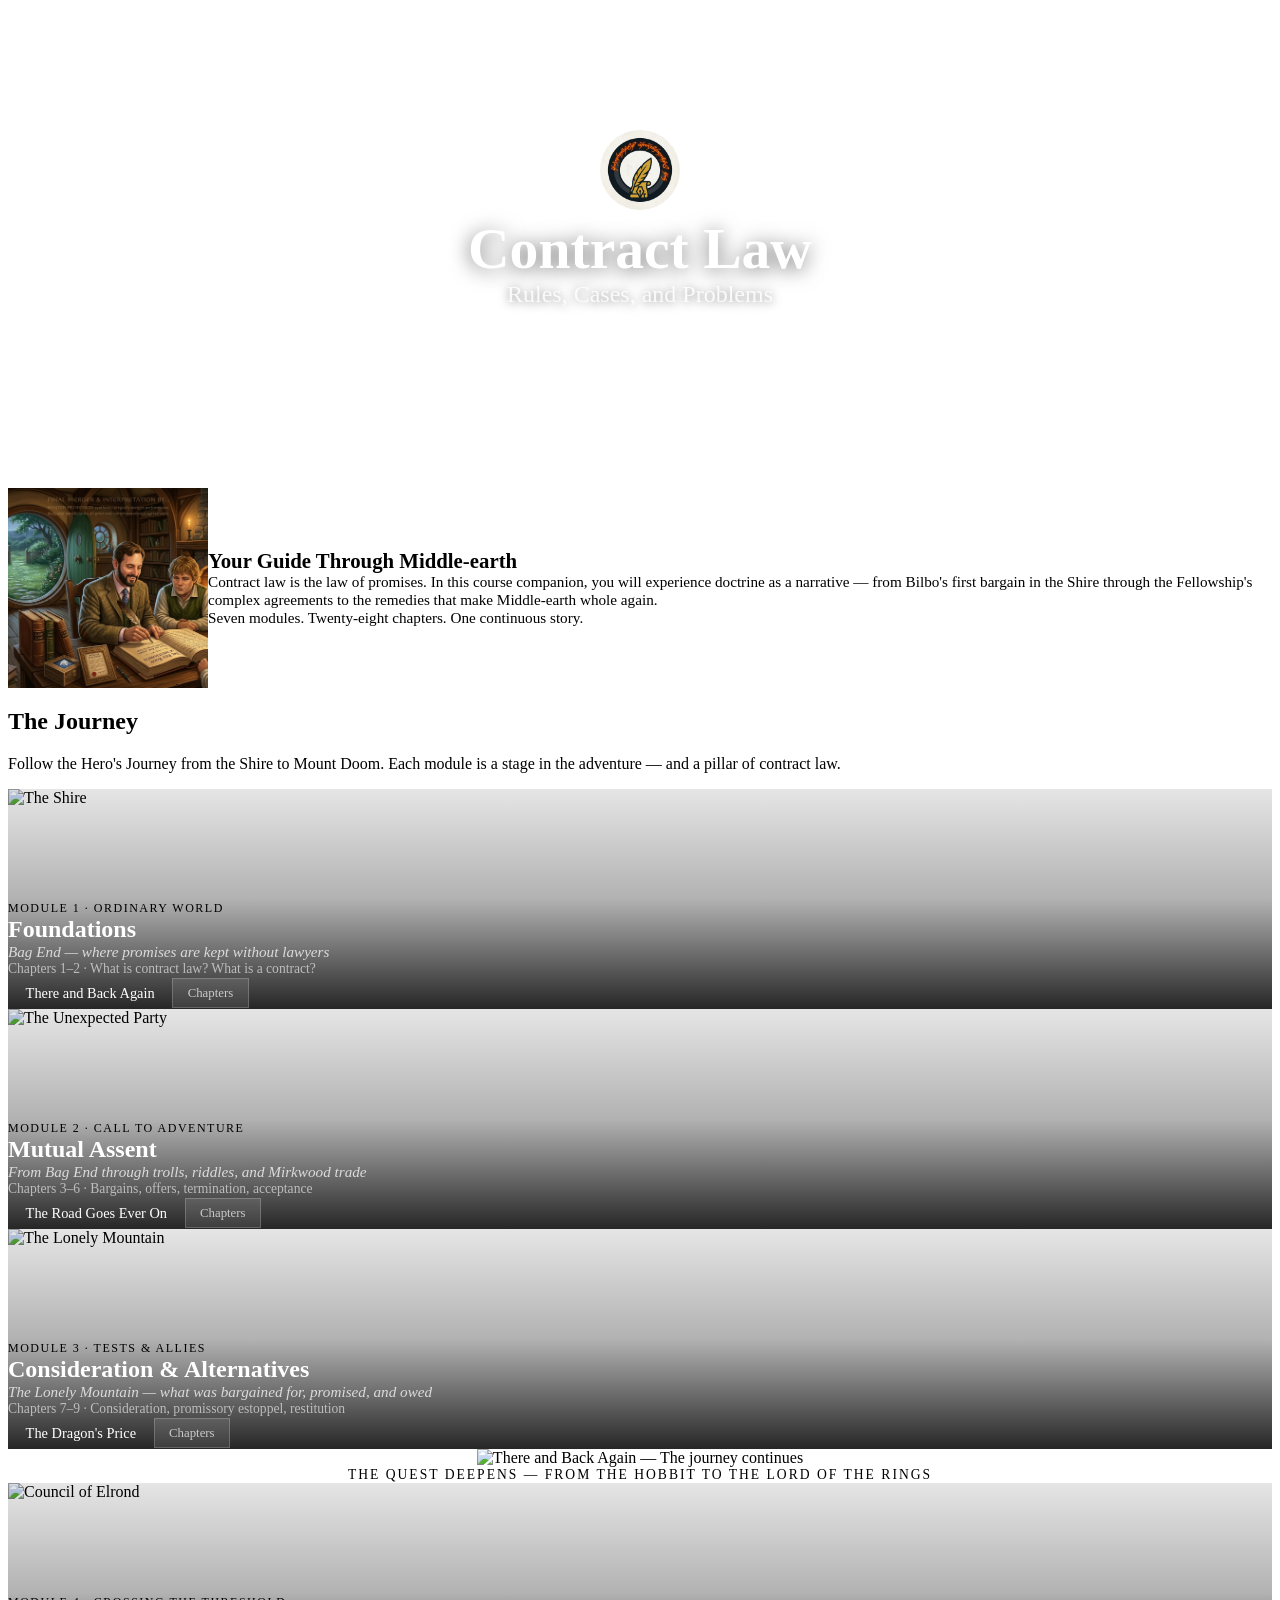
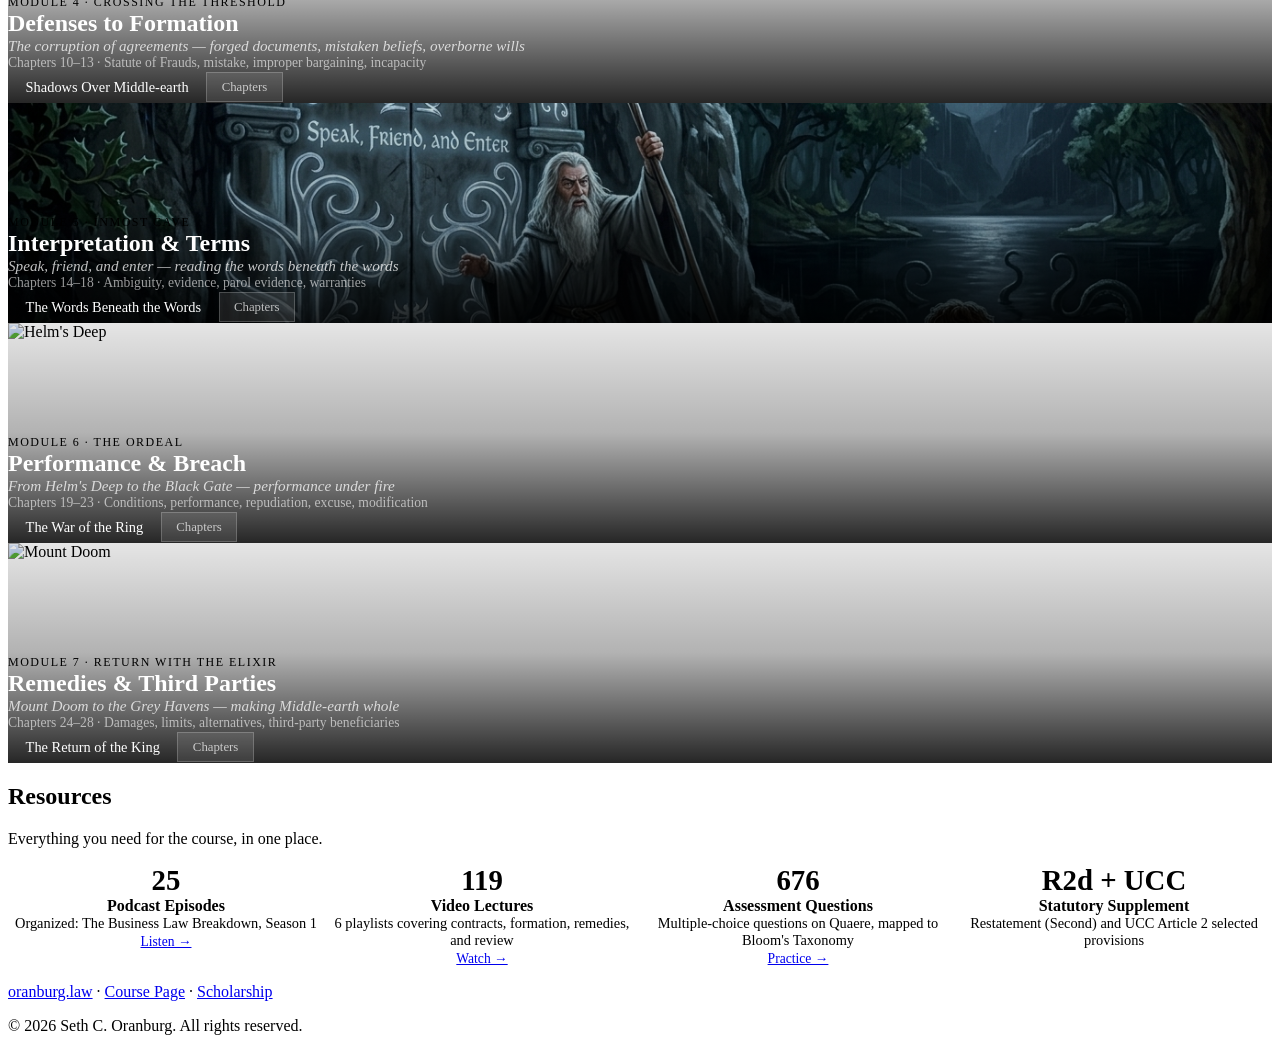
==== commit 63f8ff5f: "Build all 7 module activities + favicon update + image crop fix ALL 7 MODULE ACTIVITIES NOW COMPLETE" ====
--- a/index.html
+++ b/index.html
@@ -6,7 +6,7 @@
   <title>Contract Law — Course Companion</title>
   <meta name="description" content="Companion site for Contract Law: Rules, Cases, and Problems (2d ed.) by Seth C. Oranburg. Interactive exercises set in Middle-earth, following the Hero's Journey.">
   <meta name="nav-depth" content="0">
-  <link rel="icon" type="image/png" href="assets/images/K-favicon.png">
+  <link rel="icon" type="image/png" href="assets/images/K-favicon-transparent-bg.png">
   <link rel="preconnect" href="https://fonts.googleapis.com">
   <link rel="preconnect" href="https://fonts.gstatic.com" crossorigin>
   <link href="https://fonts.googleapis.com/css2?family=Crimson+Text:ital,wght@0,400;0,600;0,700;1,400;1,600;1,700&family=Oswald:wght@200..700&family=Roboto+Mono:ital,wght@0,100..700;1,100..700&family=Roboto:ital,wght@0,100..900;1,100..900&display=swap" rel="stylesheet">
@@ -117,11 +117,19 @@
     }
     .module-card-img {
       width: 100%;
-      height: 200px;
+      height: 220px;
       object-fit: cover;
-      object-position: center 30%;
+      object-position: center center;
       display: block;
     }
+    /* Per-module focal point tuning */
+    #mod1 .module-card-img { object-position: center 40%; }  /* Shire: hobbits trading in center */
+    #mod2 .module-card-img { object-position: center 15%; }  /* Unexpected Party: Thorin standing, need full head visible */
+    #mod3 .module-card-img { object-position: center 65%; }  /* Lonely Mountain: Bilbo+Smaug shape in lower half */
+    #mod4 .module-card-img { object-position: center 35%; }  /* Council: Ring on pedestal, faces around it */
+    #mod5 .module-card-img { object-position: center 45%; }  /* Moria doors: Gandalf + inscription centered */
+    #mod6 .module-card-img { object-position: center 30%; }  /* Helm's Deep: dawn + fortress + riders */
+    #mod7 .module-card-img { object-position: center 55%; }  /* Mount Doom: Frodo + Ring at edge */
     .module-card-overlay {
       position: absolute;
       inset: 0;
@@ -256,7 +264,7 @@
   <header class="hero">
     <div class="hero-bg"></div>
     <div class="hero-content">
-      <img src="assets/images/K-favicon.png" alt="Contract Law" class="hero-logo">
+      <img src="assets/images/K-favicon-white-bg.png" alt="Contract Law" class="hero-logo">
       <h1>Contract Law</h1>
       <p class="hero-sub">Rules, Cases, and Problems</p>
       <p class="hero-author">Second Edition &middot; Seth C. Oranburg &middot; Carolina Academic Press (2025)</p>
@@ -331,7 +339,7 @@
         <p class="module-card-journey">The Lonely Mountain &mdash; what was bargained for, promised, and owed</p>
         <p class="module-card-chapters">Chapters 7&ndash;9 &middot; Consideration, promissory estoppel, restitution</p>
         <div class="module-card-actions">
-          <span class="module-card-coming">Activity coming soon</span>
+          <a href="exercises/mod-3-dragons-price/" class="module-card-activity">The Dragon's Price</a>
           <button class="module-card-toggle" onclick="toggleModuleCard('mod3')">Chapters</button>
         </div>
       </div>
@@ -357,7 +365,7 @@
         <p class="module-card-journey">The corruption of agreements &mdash; forged documents, mistaken beliefs, overborne wills</p>
         <p class="module-card-chapters">Chapters 10&ndash;13 &middot; Statute of Frauds, mistake, improper bargaining, incapacity</p>
         <div class="module-card-actions">
-          <span class="module-card-coming">Activity coming soon</span>
+          <a href="exercises/mod-4-shadows-over-middle-earth/" class="module-card-activity">Shadows Over Middle-earth</a>
           <button class="module-card-toggle" onclick="toggleModuleCard('mod4')">Chapters</button>
         </div>
       </div>
@@ -378,7 +386,7 @@
         <p class="module-card-journey">Speak, friend, and enter &mdash; reading the words beneath the words</p>
         <p class="module-card-chapters">Chapters 14&ndash;18 &middot; Ambiguity, evidence, parol evidence, warranties</p>
         <div class="module-card-actions">
-          <span class="module-card-coming">Activity coming soon</span>
+          <a href="exercises/mod-5-words-beneath-words/" class="module-card-activity">The Words Beneath the Words</a>
           <button class="module-card-toggle" onclick="toggleModuleCard('mod5')">Chapters</button>
         </div>
       </div>
@@ -400,7 +408,7 @@
         <p class="module-card-journey">From Helm's Deep to the Black Gate &mdash; performance under fire</p>
         <p class="module-card-chapters">Chapters 19&ndash;23 &middot; Conditions, performance, repudiation, excuse, modification</p>
         <div class="module-card-actions">
-          <span class="module-card-coming">Activity coming soon</span>
+          <a href="exercises/mod-6-war-of-the-ring/" class="module-card-activity">The War of the Ring</a>
           <button class="module-card-toggle" onclick="toggleModuleCard('mod6')">Chapters</button>
         </div>
       </div>
@@ -422,7 +430,7 @@
         <p class="module-card-journey">Mount Doom to the Grey Havens &mdash; making Middle-earth whole</p>
         <p class="module-card-chapters">Chapters 24&ndash;28 &middot; Damages, limits, alternatives, third-party beneficiaries</p>
         <div class="module-card-actions">
-          <span class="module-card-coming">Activity coming soon</span>
+          <a href="exercises/mod-7-return-of-the-king/" class="module-card-activity">The Return of the King</a>
           <button class="module-card-toggle" onclick="toggleModuleCard('mod7')">Chapters</button>
         </div>
       </div>
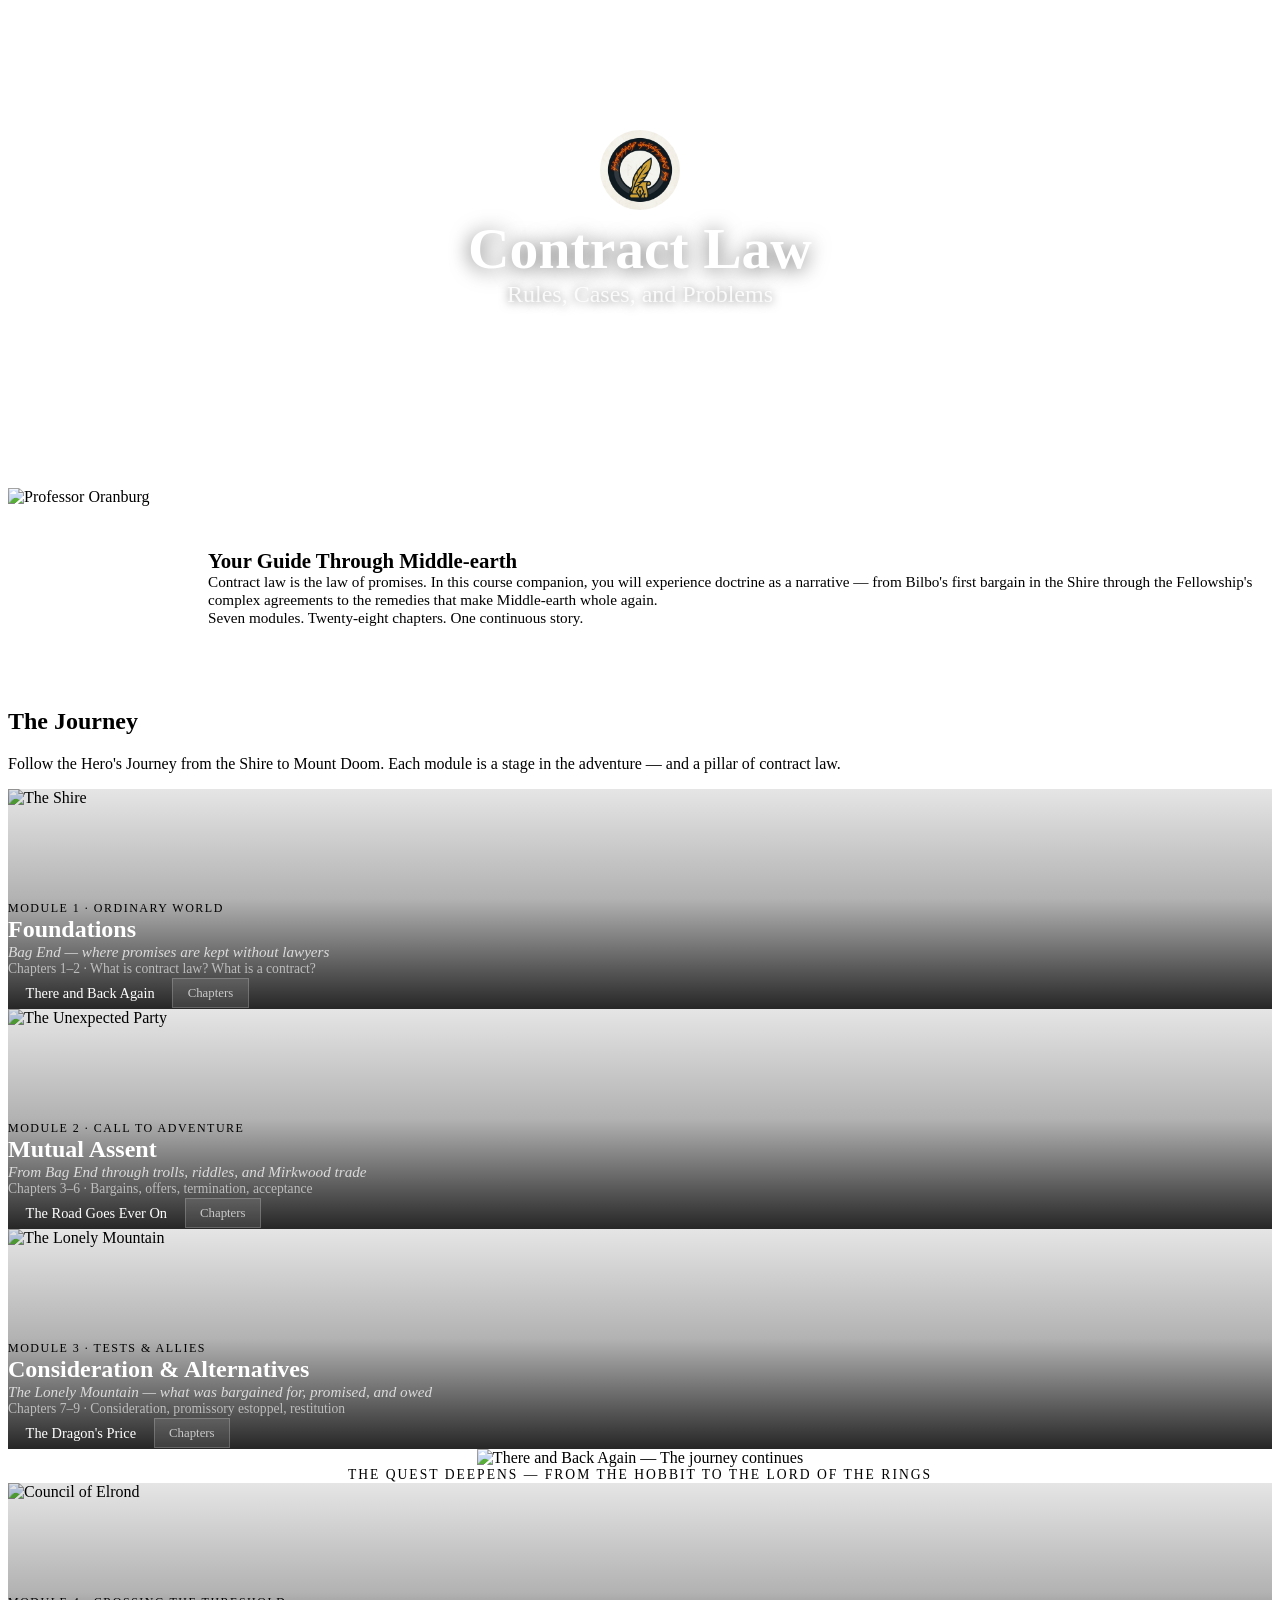
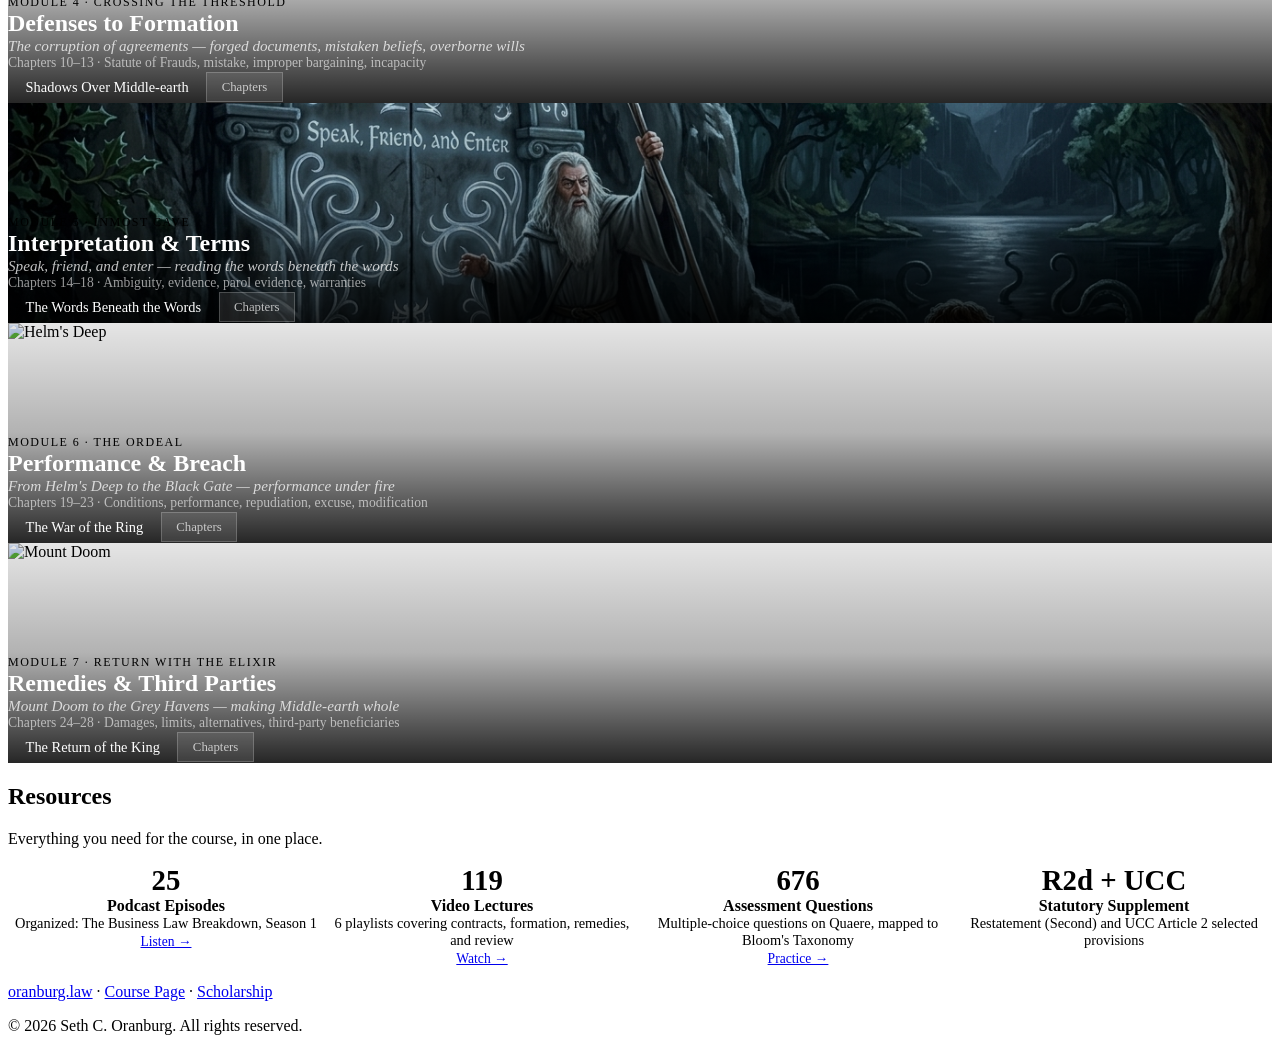
==== commit bf292a34: "Build chapter exercises Ch 7-28 (Modules 3-7) 22 chapter exercises covering: - Module 3 (Ch 7-9): Co" ====
--- a/index.html
+++ b/index.html
@@ -279,7 +279,7 @@
 
     <!-- ═══════ Professor ═══════ -->
     <section class="professor-section">
-      <img src="assets/images/K-SCO-writing-with-frodo-and-sam.png" alt="Professor Oranburg" class="professor-img">
+      <img src="assets/images/K-oranburg-teaching-frodo-and-sam.png" alt="Professor Oranburg" class="professor-img">
       <div class="professor-info">
         <h3>Your Guide Through Middle-earth</h3>
         <p>Contract law is the law of promises. In this course companion, you will experience doctrine as a narrative — from Bilbo's first bargain in the Shire through the Fellowship's complex agreements to the remedies that make Middle-earth whole again.</p>
@@ -304,8 +304,8 @@
         </div>
       </div>
       <ul class="module-card-chapters-list">
-        <li class="chapter-row" data-chapter="1"><span class="chapter-dot"></span><span class="chapter-num">1</span><div class="chapter-info"><span class="chapter-title">What Is Contract Law?</span></div><span class="chapter-coming-soon">Coming soon</span></li>
-        <li class="chapter-row" data-chapter="2"><span class="chapter-dot"></span><span class="chapter-num">2</span><div class="chapter-info"><span class="chapter-title">What Is a Contract?</span></div><span class="chapter-coming-soon">Coming soon</span></li>
+        <li class="chapter-row" data-chapter="1"><span class="chapter-dot"></span><span class="chapter-num">1</span><div class="chapter-info"><a href="exercises/shire-archives/" class="chapter-title">What Is Contract Law?</a></div><span class="chapter-exercise-tag">Shire Archives</span></li>
+        <li class="chapter-row" data-chapter="2"><span class="chapter-dot"></span><span class="chapter-num">2</span><div class="chapter-info"><a href="exercises/burglary-agreement/" class="chapter-title">What Is a Contract?</a></div><span class="chapter-exercise-tag">Burglar Agreement</span></li>
       </ul>
     </div>
 
@@ -323,10 +323,10 @@
         </div>
       </div>
       <ul class="module-card-chapters-list">
-        <li class="chapter-row" data-chapter="3"><span class="chapter-dot"></span><span class="chapter-num">3</span><div class="chapter-info"><span class="chapter-title">Bargains</span></div><span class="chapter-coming-soon">Coming soon</span></li>
-        <li class="chapter-row" data-chapter="4"><span class="chapter-dot"></span><span class="chapter-num">4</span><div class="chapter-info"><span class="chapter-title">Offers</span></div><span class="chapter-coming-soon">Coming soon</span></li>
-        <li class="chapter-row" data-chapter="5"><span class="chapter-dot"></span><span class="chapter-num">5</span><div class="chapter-info"><span class="chapter-title">Termination of the Offer</span></div><span class="chapter-coming-soon">Coming soon</span></li>
-        <li class="chapter-row" data-chapter="6"><span class="chapter-dot"></span><span class="chapter-num">6</span><div class="chapter-info"><span class="chapter-title">Acceptance</span></div><span class="chapter-coming-soon">Coming soon</span></li>
+        <li class="chapter-row" data-chapter="3"><span class="chapter-dot"></span><span class="chapter-num">3</span><div class="chapter-info"><a href="exercises/unexpected-party/" class="chapter-title">Bargains</a></div><span class="chapter-exercise-tag">Unexpected Party</span></li>
+        <li class="chapter-row" data-chapter="4"><span class="chapter-dot"></span><span class="chapter-num">4</span><div class="chapter-info"><a href="exercises/troll-campfire/" class="chapter-title">Offers</a></div><span class="chapter-exercise-tag">Troll Campfire</span></li>
+        <li class="chapter-row" data-chapter="5"><span class="chapter-dot"></span><span class="chapter-num">5</span><div class="chapter-info"><a href="exercises/riddles-in-the-dark/" class="chapter-title">Termination of the Offer</a></div><span class="chapter-exercise-tag">Riddles in the Dark</span></li>
+        <li class="chapter-row" data-chapter="6"><span class="chapter-dot"></span><span class="chapter-num">6</span><div class="chapter-info"><a href="exercises/mirkwood-merchants/" class="chapter-title">Acceptance</a></div><span class="chapter-exercise-tag">Mirkwood Merchants</span></li>
       </ul>
     </div>
 
@@ -344,9 +344,9 @@
         </div>
       </div>
       <ul class="module-card-chapters-list">
-        <li class="chapter-row" data-chapter="7"><span class="chapter-dot"></span><span class="chapter-num">7</span><div class="chapter-info"><span class="chapter-title">Consideration</span></div><span class="chapter-coming-soon">Coming soon</span></li>
-        <li class="chapter-row" data-chapter="8"><span class="chapter-dot"></span><span class="chapter-num">8</span><div class="chapter-info"><span class="chapter-title">Promissory Estoppel</span></div><span class="chapter-coming-soon">Coming soon</span></li>
-        <li class="chapter-row" data-chapter="9"><span class="chapter-dot"></span><span class="chapter-num">9</span><div class="chapter-info"><span class="chapter-title">Promissory Restitution</span></div><span class="chapter-coming-soon">Coming soon</span></li>
+        <li class="chapter-row" data-chapter="7"><span class="chapter-dot"></span><span class="chapter-num">7</span><div class="chapter-info"><a href="exercises/dragons-hoard/" class="chapter-title">Consideration</a></div><span class="chapter-exercise-tag">The Dragon's Hoard</span></li>
+        <li class="chapter-row" data-chapter="8"><span class="chapter-dot"></span><span class="chapter-num">8</span><div class="chapter-info"><a href="exercises/arkenstone-betrayal/" class="chapter-title">Promissory Estoppel</a></div><span class="chapter-exercise-tag">The Arkenstone</span></li>
+        <li class="chapter-row" data-chapter="9"><span class="chapter-dot"></span><span class="chapter-num">9</span><div class="chapter-info"><a href="exercises/battle-of-five-armies/" class="chapter-title">Promissory Restitution</a></div><span class="chapter-exercise-tag">Battle of Five Armies</span></li>
       </ul>
     </div>
 
@@ -370,10 +370,10 @@
         </div>
       </div>
       <ul class="module-card-chapters-list">
-        <li class="chapter-row" data-chapter="10"><span class="chapter-dot"></span><span class="chapter-num">10</span><div class="chapter-info"><span class="chapter-title">The Statute of Frauds</span></div><span class="chapter-coming-soon">Coming soon</span></li>
-        <li class="chapter-row" data-chapter="11"><span class="chapter-dot"></span><span class="chapter-num">11</span><div class="chapter-info"><span class="chapter-title">Mistake</span></div><span class="chapter-coming-soon">Coming soon</span></li>
-        <li class="chapter-row" data-chapter="12"><span class="chapter-dot"></span><span class="chapter-num">12</span><div class="chapter-info"><span class="chapter-title">Improper Bargaining</span></div><span class="chapter-coming-soon">Coming soon</span></li>
-        <li class="chapter-row" data-chapter="13"><span class="chapter-dot"></span><span class="chapter-num">13</span><div class="chapter-info"><span class="chapter-title">Incapacity</span></div><span class="chapter-coming-soon">Coming soon</span></li>
+        <li class="chapter-row" data-chapter="10"><span class="chapter-dot"></span><span class="chapter-num">10</span><div class="chapter-info"><a href="exercises/isengard-forgery/" class="chapter-title">The Statute of Frauds</a></div><span class="chapter-exercise-tag">Saruman's Forgeries</span></li>
+        <li class="chapter-row" data-chapter="11"><span class="chapter-dot"></span><span class="chapter-num">11</span><div class="chapter-info"><a href="exercises/council-of-elrond/" class="chapter-title">Mistake</a></div><span class="chapter-exercise-tag">The Council's Mistake</span></li>
+        <li class="chapter-row" data-chapter="12"><span class="chapter-dot"></span><span class="chapter-num">12</span><div class="chapter-info"><a href="exercises/golden-hall/" class="chapter-title">Improper Bargaining</a></div><span class="chapter-exercise-tag">Wormtongue's Whispers</span></li>
+        <li class="chapter-row" data-chapter="13"><span class="chapter-dot"></span><span class="chapter-num">13</span><div class="chapter-info"><a href="exercises/pippin-palantir/" class="chapter-title">Incapacity</a></div><span class="chapter-exercise-tag">Pippin's Palant&iacute;r</span></li>
       </ul>
     </div>
 
@@ -391,11 +391,11 @@
         </div>
       </div>
       <ul class="module-card-chapters-list">
-        <li class="chapter-row" data-chapter="14"><span class="chapter-dot"></span><span class="chapter-num">14</span><div class="chapter-info"><span class="chapter-title">Ambiguity</span></div><span class="chapter-coming-soon">Coming soon</span></li>
-        <li class="chapter-row" data-chapter="15"><span class="chapter-dot"></span><span class="chapter-num">15</span><div class="chapter-info"><span class="chapter-title">Intrinsic Evidence</span></div><span class="chapter-coming-soon">Coming soon</span></li>
-        <li class="chapter-row" data-chapter="16"><span class="chapter-dot"></span><span class="chapter-num">16</span><div class="chapter-info"><span class="chapter-title">Extrinsic Evidence</span></div><span class="chapter-coming-soon">Coming soon</span></li>
-        <li class="chapter-row" data-chapter="17"><span class="chapter-dot"></span><span class="chapter-num">17</span><div class="chapter-info"><span class="chapter-title">The Parol Evidence Rule</span></div><span class="chapter-coming-soon">Coming soon</span></li>
-        <li class="chapter-row" data-chapter="18"><span class="chapter-dot"></span><span class="chapter-num">18</span><div class="chapter-info"><span class="chapter-title">Warranties</span></div><span class="chapter-coming-soon">Coming soon</span></li>
+        <li class="chapter-row" data-chapter="14"><span class="chapter-dot"></span><span class="chapter-num">14</span><div class="chapter-info"><a href="exercises/doors-of-moria/" class="chapter-title">Ambiguity</a></div><span class="chapter-exercise-tag">The Doors of Moria</span></li>
+        <li class="chapter-row" data-chapter="15"><span class="chapter-dot"></span><span class="chapter-num">15</span><div class="chapter-info"><a href="exercises/balin-tomb/" class="chapter-title">Intrinsic Evidence</a></div><span class="chapter-exercise-tag">Balin's Tomb</span></li>
+        <li class="chapter-row" data-chapter="16"><span class="chapter-dot"></span><span class="chapter-num">16</span><div class="chapter-info"><a href="exercises/galadriel-mirror/" class="chapter-title">Extrinsic Evidence</a></div><span class="chapter-exercise-tag">Galadriel's Mirror</span></li>
+        <li class="chapter-row" data-chapter="17"><span class="chapter-dot"></span><span class="chapter-num">17</span><div class="chapter-info"><a href="exercises/breaking-of-fellowship/" class="chapter-title">The Parol Evidence Rule</a></div><span class="chapter-exercise-tag">The Breaking</span></li>
+        <li class="chapter-row" data-chapter="18"><span class="chapter-dot"></span><span class="chapter-num">18</span><div class="chapter-info"><a href="exercises/rohan-smithy/" class="chapter-title">Warranties</a></div><span class="chapter-exercise-tag">The Rohan Smithy</span></li>
       </ul>
     </div>
 
@@ -413,11 +413,11 @@
         </div>
       </div>
       <ul class="module-card-chapters-list">
-        <li class="chapter-row" data-chapter="19"><span class="chapter-dot"></span><span class="chapter-num">19</span><div class="chapter-info"><span class="chapter-title">Conditions</span></div><span class="chapter-coming-soon">Coming soon</span></li>
-        <li class="chapter-row" data-chapter="20"><span class="chapter-dot"></span><span class="chapter-num">20</span><div class="chapter-info"><span class="chapter-title">Substantial Performance and Material Breach</span></div><span class="chapter-coming-soon">Coming soon</span></li>
-        <li class="chapter-row" data-chapter="21"><span class="chapter-dot"></span><span class="chapter-num">21</span><div class="chapter-info"><span class="chapter-title">Repudiation</span></div><span class="chapter-coming-soon">Coming soon</span></li>
-        <li class="chapter-row" data-chapter="22"><span class="chapter-dot"></span><span class="chapter-num">22</span><div class="chapter-info"><span class="chapter-title">Excuse</span></div><span class="chapter-coming-soon">Coming soon</span></li>
-        <li class="chapter-row" data-chapter="23"><span class="chapter-dot"></span><span class="chapter-num">23</span><div class="chapter-info"><span class="chapter-title">Modification and Discharge</span></div><span class="chapter-coming-soon">Coming soon</span></li>
+        <li class="chapter-row" data-chapter="19"><span class="chapter-dot"></span><span class="chapter-num">19</span><div class="chapter-info"><a href="exercises/helms-deep/" class="chapter-title">Conditions</a></div><span class="chapter-exercise-tag">Helm's Deep</span></li>
+        <li class="chapter-row" data-chapter="20"><span class="chapter-dot"></span><span class="chapter-num">20</span><div class="chapter-info"><a href="exercises/faramir-osgiliath/" class="chapter-title">Substantial Performance and Material Breach</a></div><span class="chapter-exercise-tag">Faramir's Choice</span></li>
+        <li class="chapter-row" data-chapter="21"><span class="chapter-dot"></span><span class="chapter-num">21</span><div class="chapter-info"><a href="exercises/shelob-lair/" class="chapter-title">Repudiation</a></div><span class="chapter-exercise-tag">Shelob's Lair</span></li>
+        <li class="chapter-row" data-chapter="22"><span class="chapter-dot"></span><span class="chapter-num">22</span><div class="chapter-info"><a href="exercises/denethor-madness/" class="chapter-title">Excuse</a></div><span class="chapter-exercise-tag">Denethor's Madness</span></li>
+        <li class="chapter-row" data-chapter="23"><span class="chapter-dot"></span><span class="chapter-num">23</span><div class="chapter-info"><a href="exercises/black-gate/" class="chapter-title">Modification and Discharge</a></div><span class="chapter-exercise-tag">The Black Gate</span></li>
       </ul>
     </div>
 
@@ -435,11 +435,11 @@
         </div>
       </div>
       <ul class="module-card-chapters-list">
-        <li class="chapter-row" data-chapter="24"><span class="chapter-dot"></span><span class="chapter-num">24</span><div class="chapter-info"><span class="chapter-title">Money Damages for Nonperformance</span></div><span class="chapter-coming-soon">Coming soon</span></li>
-        <li class="chapter-row" data-chapter="25"><span class="chapter-dot"></span><span class="chapter-num">25</span><div class="chapter-info"><span class="chapter-title">Money Damages for Defective Performance</span></div><span class="chapter-coming-soon">Coming soon</span></li>
-        <li class="chapter-row" data-chapter="26"><span class="chapter-dot"></span><span class="chapter-num">26</span><div class="chapter-info"><span class="chapter-title">Limitations on Money Damages</span></div><span class="chapter-coming-soon">Coming soon</span></li>
-        <li class="chapter-row" data-chapter="27"><span class="chapter-dot"></span><span class="chapter-num">27</span><div class="chapter-info"><span class="chapter-title">Alternative Remedies</span></div><span class="chapter-coming-soon">Coming soon</span></li>
-        <li class="chapter-row" data-chapter="28"><span class="chapter-dot"></span><span class="chapter-num">28</span><div class="chapter-info"><span class="chapter-title">Third-Party Beneficiaries</span></div><span class="chapter-coming-soon">Coming soon</span></li>
+        <li class="chapter-row" data-chapter="24"><span class="chapter-dot"></span><span class="chapter-num">24</span><div class="chapter-info"><a href="exercises/mount-doom/" class="chapter-title">Money Damages for Nonperformance</a></div><span class="chapter-exercise-tag">Mount Doom</span></li>
+        <li class="chapter-row" data-chapter="25"><span class="chapter-dot"></span><span class="chapter-num">25</span><div class="chapter-info"><a href="exercises/coronation-repairs/" class="chapter-title">Money Damages for Defective Performance</a></div><span class="chapter-exercise-tag">The Coronation</span></li>
+        <li class="chapter-row" data-chapter="26"><span class="chapter-dot"></span><span class="chapter-num">26</span><div class="chapter-info"><a href="exercises/scouring-of-shire/" class="chapter-title">Limitations on Money Damages</a></div><span class="chapter-exercise-tag">The Scouring</span></li>
+        <li class="chapter-row" data-chapter="27"><span class="chapter-dot"></span><span class="chapter-num">27</span><div class="chapter-info"><a href="exercises/grey-havens/" class="chapter-title">Alternative Remedies</a></div><span class="chapter-exercise-tag">The Grey Havens</span></li>
+        <li class="chapter-row" data-chapter="28"><span class="chapter-dot"></span><span class="chapter-num">28</span><div class="chapter-info"><a href="exercises/red-book/" class="chapter-title">Third-Party Beneficiaries</a></div><span class="chapter-exercise-tag">The Red Book</span></li>
       </ul>
     </div>
 
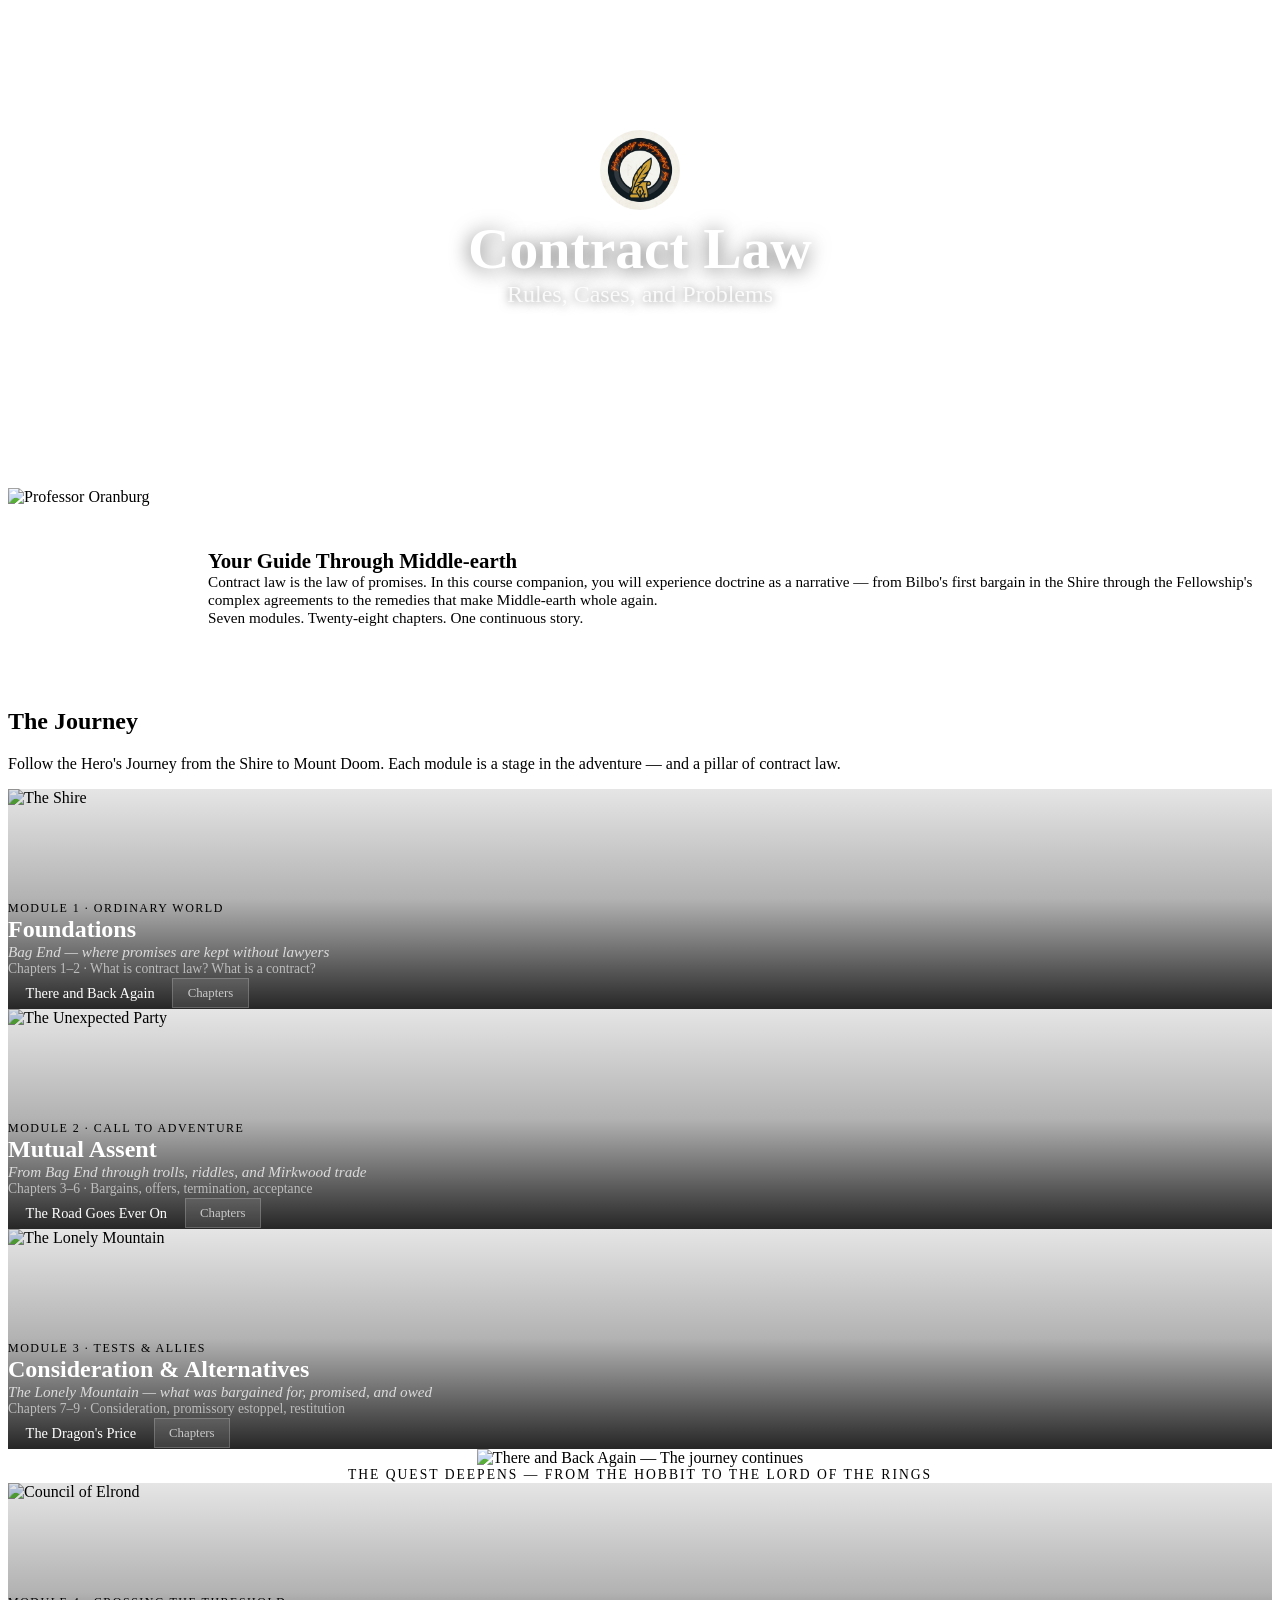
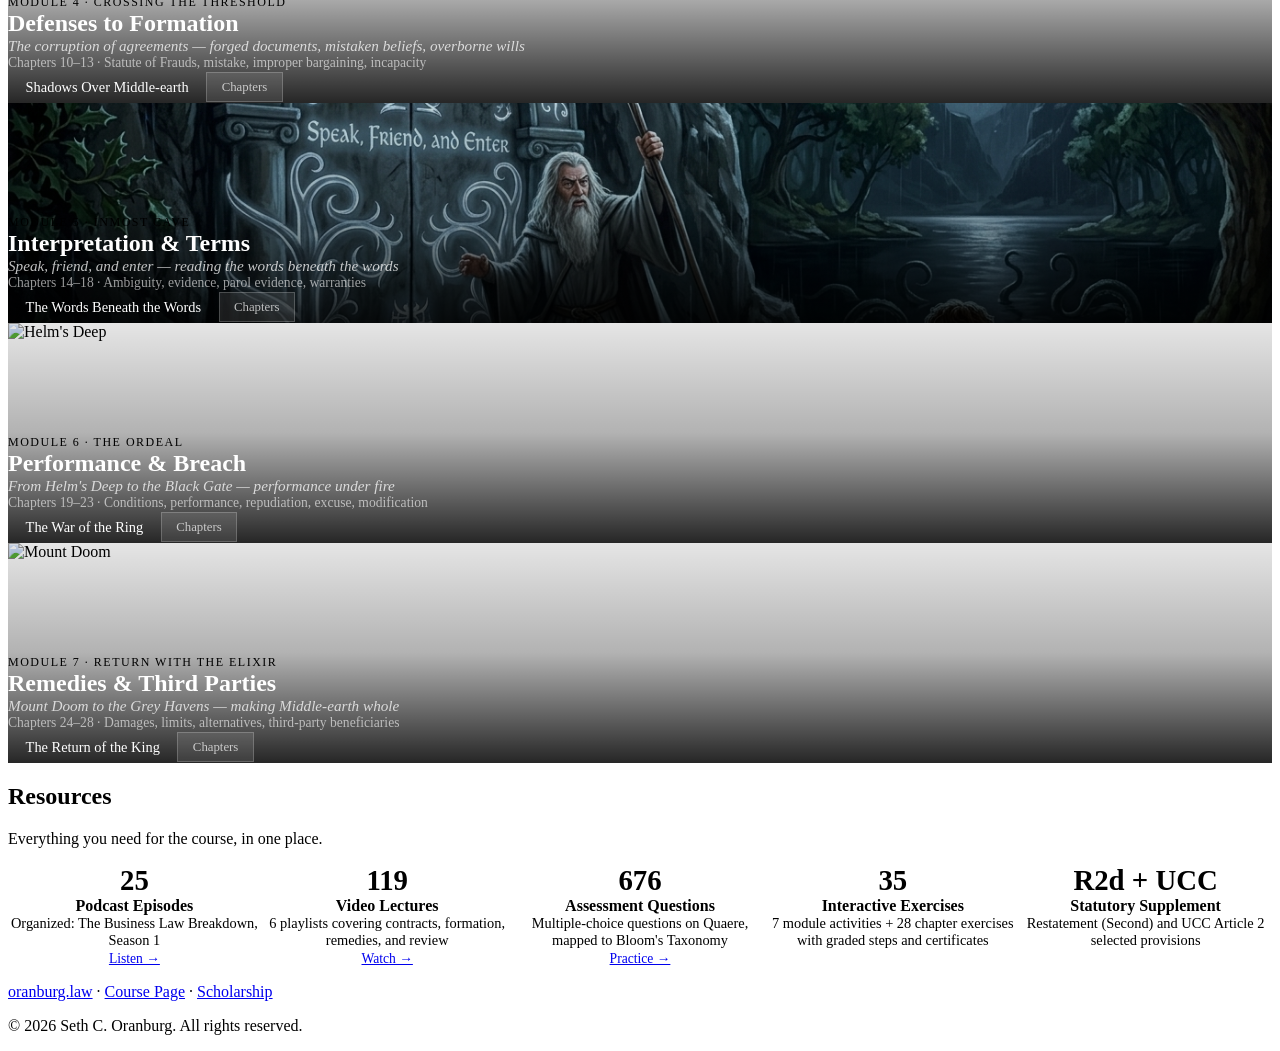
==== commit 0a94dce0: "Add exercise count card to resources grid Co-Authored-By: Claude Opus 4.6 (1M context) <noreply@anth" ====
--- a/index.html
+++ b/index.html
@@ -466,6 +466,11 @@
         <a href="https://quaere-1cgr.onrender.com" target="_blank" rel="noopener noreferrer">Practice &rarr;</a>
       </div>
       <div class="resource-card">
+        <span class="resource-stat">35</span>
+        <h3>Interactive Exercises</h3>
+        <p>7 module activities + 28 chapter exercises with graded steps and certificates</p>
+      </div>
+      <div class="resource-card">
         <span class="resource-stat">R2d + UCC</span>
         <h3>Statutory Supplement</h3>
         <p>Restatement (Second) and UCC Article 2 selected provisions</p>
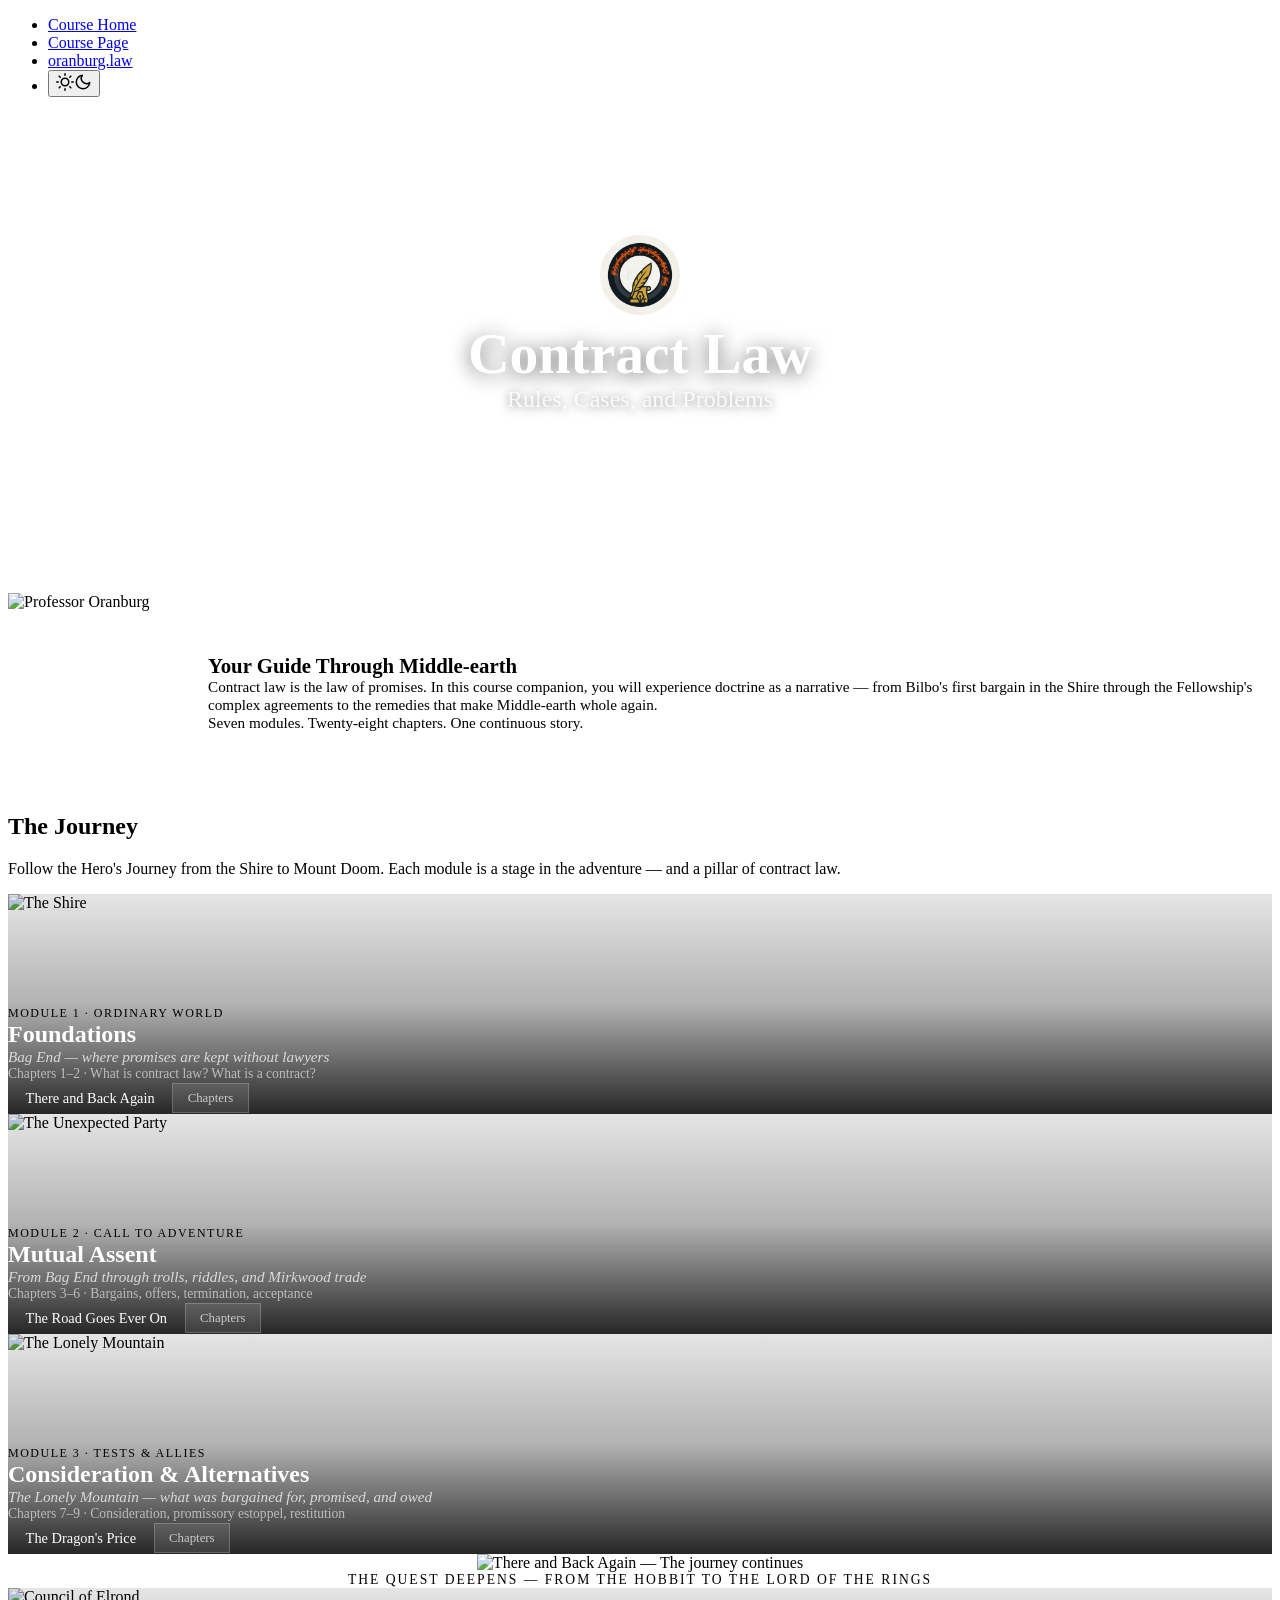
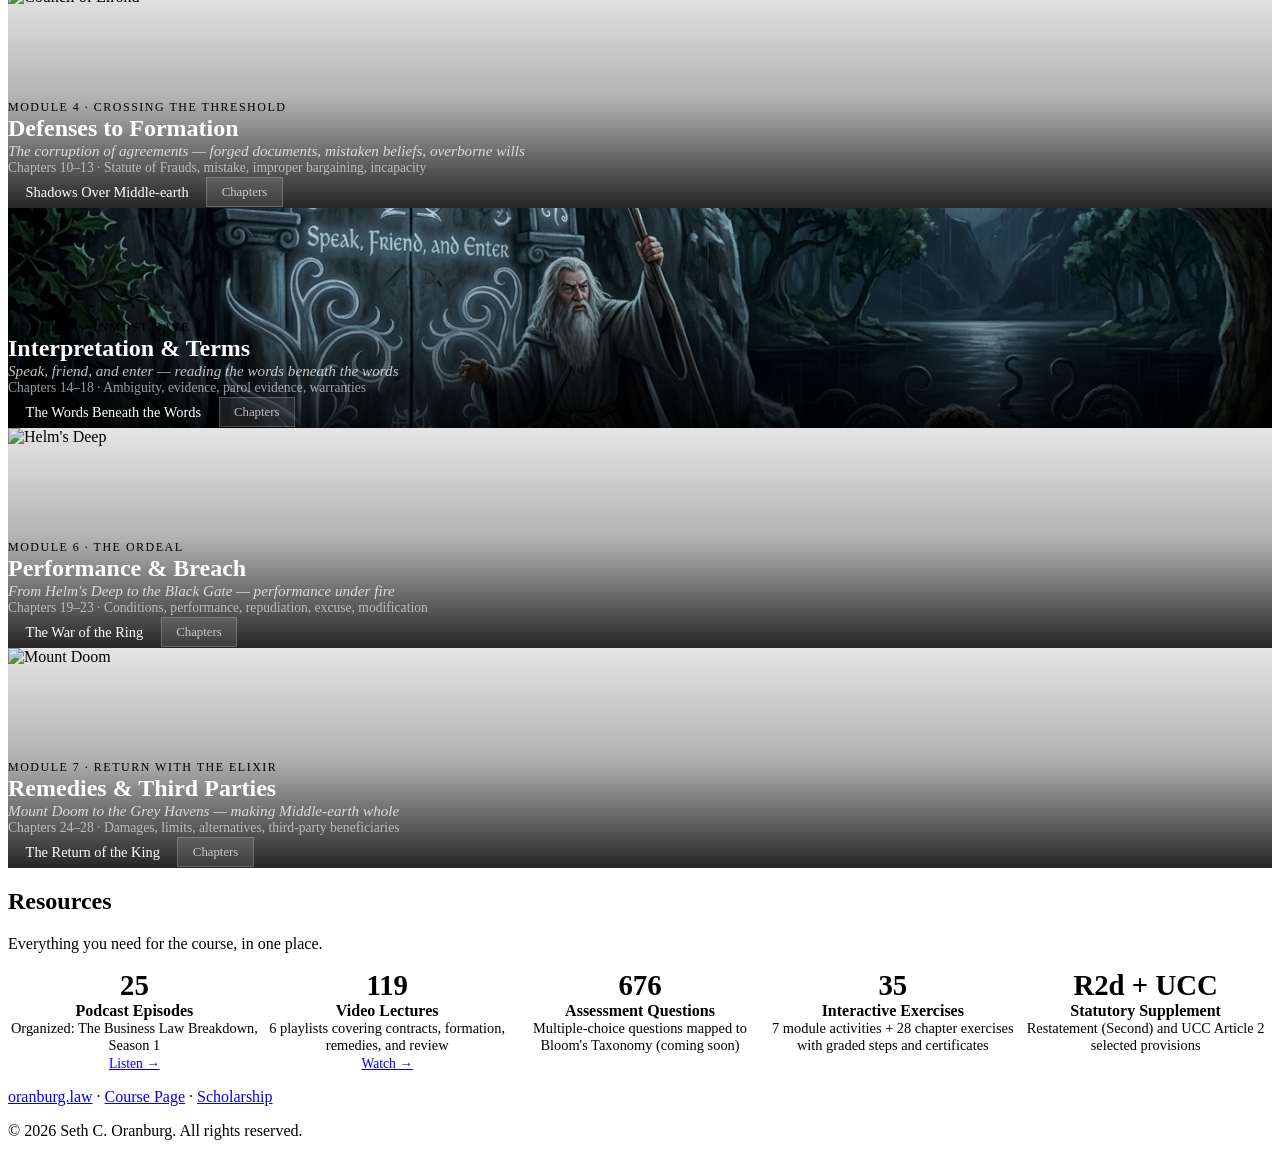
==== commit 7651ca3c: "Remove Quaere links (site not live yet) Replaced hero CTA with "Start the Journey" anchor link. Remo" ====
--- a/index.html
+++ b/index.html
@@ -270,7 +270,7 @@
       <p class="hero-author">Second Edition &middot; Seth C. Oranburg &middot; Carolina Academic Press (2025)</p>
       <div class="hero-links">
         <a href="https://cap-press.com/books/isbn/9781531033804/Contract-Law-Second-Edition" target="_blank" rel="noopener noreferrer" class="hero-btn hero-btn-primary">Get the Casebook</a>
-        <a href="https://quaere-1cgr.onrender.com" target="_blank" rel="noopener noreferrer" class="hero-btn hero-btn-secondary">Self-Assess on Quaere</a>
+        <a href="#mod1" class="hero-btn hero-btn-secondary">Start the Journey</a>
       </div>
     </div>
   </header>
@@ -462,8 +462,7 @@
       <div class="resource-card">
         <span class="resource-stat">676</span>
         <h3>Assessment Questions</h3>
-        <p>Multiple-choice questions on Quaere, mapped to Bloom's Taxonomy</p>
-        <a href="https://quaere-1cgr.onrender.com" target="_blank" rel="noopener noreferrer">Practice &rarr;</a>
+        <p>Multiple-choice questions mapped to Bloom's Taxonomy (coming soon)</p>
       </div>
       <div class="resource-card">
         <span class="resource-stat">35</span>
